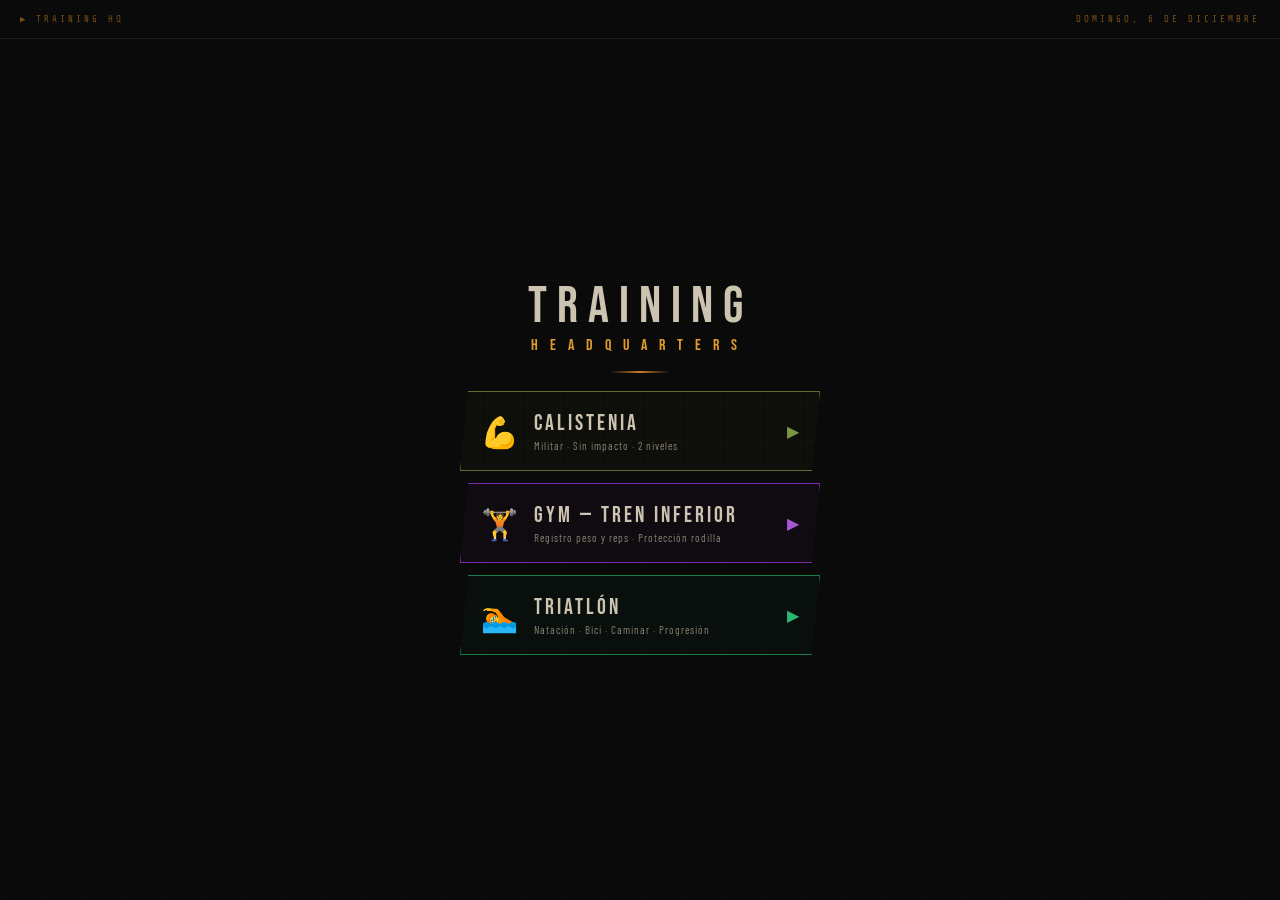
==== index.html @ b7e8d254 "add index" ====
<!DOCTYPE html>
<html lang="es">
<head>
<meta charset="UTF-8">
<meta name="viewport" content="width=device-width, initial-scale=1.0, user-scalable=no">
<meta name="theme-color" content="#0a0a0a">
<meta name="apple-mobile-web-app-capable" content="yes">
<meta name="mobile-web-app-capable" content="yes">
<title>TRAINING HQ</title>
<link href="https://fonts.googleapis.com/css2?family=Bebas+Neue&family=Share+Tech+Mono&family=Barlow+Condensed:wght@300;400;600;700&display=swap" rel="stylesheet">
<link rel="stylesheet" href="css/base.css">
<link rel="stylesheet" href="css/menu.css">
<link rel="stylesheet" href="css/calistenia.css">
<link rel="stylesheet" href="css/gym.css">
<link rel="stylesheet" href="css/triatlon.css">
</head>
<body>

<!-- COUNTDOWN -->
<div class="cd-ov" id="cdOv"><div class="cd-n" id="cdN">3</div><div class="cd-l">PREPÁRATE</div></div>

<!-- MODAL EJERCICIOS -->
<div class="modal" id="exModal">
  <div class="modal-hdr"><span class="modal-ttl">EJERCICIOS</span><button class="btn-x" onclick="closeModal()">✕</button></div>
  <div class="modal-body">
    <div class="modal-tabs">
      <button class="tab-btn active lv1" id="tab1" onclick="showModalLv(1)">NIVEL 1</button>
      <button class="tab-btn lv2" id="tab2" onclick="showModalLv(2)">NIVEL 2</button>
    </div>
    <div id="modalContent"></div>
  </div>
</div>

<!-- SCREENS -->
<div id="screen-container">
  <!-- Se cargan dinámicamente -->
</div>

<script src="js/utils.js"></script>
<script src="js/data.js"></script>
<script src="js/calistenia.js"></script>
<script src="js/gym.js"></script>
<script src="js/triatlon.js"></script>
<script src="js/app.js"></script>
</body>
</html>
---- css/base.css ----
/* ── BASE & VARIABLES ── */
*{margin:0;padding:0;box-sizing:border-box;-webkit-tap-highlight-color:transparent;user-select:none;}
:root{
  --bg:#0a0a0a;--bg2:#131313;--bg3:#1c1c1c;--bg4:#242424;
  --olive:#3d4f22;--olive2:#5a7032;--olive3:#7a9445;
  --amber:#c17f24;--amber2:#e09c2e;--amber3:#f5b942;
  --rest:#1a4a5c;--rest2:#2a7a9c;--rest3:#3aaecf;
  --gym:#4a1a6b;--gym2:#7a2aab;--gym3:#a855d4;
  --tri:#0a4a2a;--tri2:#1a7a4a;--tri3:#2ab870;
  --text:#ccc4b0;--text2:#8a8070;--text3:#4a4438;
  --l1:#2a6b3c;--l1b:#3a9b55;--l2:#7a4a0a;--l2b:#c07820;
  --skipl:#ff6030;--skipb:#c04010;
}
html,body{height:100%;overflow:hidden;background:var(--bg);font-family:'Barlow Condensed',sans-serif;color:var(--text);}

/* SCREENS */
.screen{display:none;flex-direction:column;height:100vh;overflow:hidden;}
.screen.active{display:flex;}

/* SHARED COMPONENTS */
.topbar{display:flex;justify-content:space-between;align-items:center;padding:10px 16px;border-bottom:1px solid var(--bg3);flex-shrink:0;}
.btn-back{font-family:'Share Tech Mono',monospace;font-size:10px;letter-spacing:2px;color:var(--text2);background:none;border:1px solid var(--bg3);padding:5px 10px;cursor:pointer;}
.btn-back:active{color:var(--text);}
.btn-sm{font-family:'Share Tech Mono',monospace;font-size:10px;letter-spacing:2px;color:var(--text3);background:none;border:1px solid var(--bg3);padding:5px 10px;cursor:pointer;}
.btn-sm:active{color:var(--text2);}
.scr-title{font-family:'Bebas Neue',sans-serif;font-size:18px;letter-spacing:4px;}
.scr-title.cali{color:var(--olive3);}
.scr-title.gym{color:var(--gym3);}
.scr-title.tri{color:var(--tri3);}
.divider{width:60px;height:2px;background:linear-gradient(90deg,transparent,var(--amber),transparent);margin:18px 0;}

/* COUNTDOWN */
.cd-ov{display:none;position:fixed;inset:0;background:rgba(0,0,0,0.92);z-index:400;flex-direction:column;align-items:center;justify-content:center;gap:12px;}
.cd-ov.on{display:flex;}
.cd-n{font-family:'Bebas Neue',sans-serif;font-size:150px;color:var(--amber3);line-height:1;animation:cdpop 1s ease-out;}
@keyframes cdpop{0%{transform:scale(1.5);opacity:0}40%{opacity:1}100%{transform:scale(1);opacity:1}}
.cd-l{font-family:'Share Tech Mono',monospace;font-size:11px;letter-spacing:6px;color:var(--text2);}

/* MODAL */
.modal{display:none;position:fixed;inset:0;background:rgba(0,0,0,0.9);z-index:500;flex-direction:column;}
.modal.on{display:flex;}
.modal-hdr{display:flex;justify-content:space-between;align-items:center;padding:14px 20px;border-bottom:1px solid var(--olive);background:var(--bg2);}
.modal-ttl{font-family:'Bebas Neue',sans-serif;font-size:22px;letter-spacing:4px;color:var(--amber2);}
.btn-x{font-size:20px;color:var(--text2);background:none;border:none;cursor:pointer;padding:4px 8px;}
.modal-body{flex:1;overflow-y:auto;padding:20px;-webkit-overflow-scrolling:touch;}
.modal-tabs{display:flex;gap:8px;margin-bottom:18px;}
.tab-btn{flex:1;font-family:'Bebas Neue',sans-serif;font-size:15px;letter-spacing:2px;padding:9px;border:1px solid var(--bg3);background:var(--bg3);color:var(--text2);cursor:pointer;}
.tab-btn.active.lv1{border-color:var(--l1b);color:var(--l1b);background:rgba(42,107,60,0.15);}
.tab-btn.active.lv2{border-color:var(--l2b);color:var(--l2b);background:rgba(122,74,10,0.15);}
.hw-ex{margin-bottom:20px;border-left:2px solid var(--olive);padding-left:14px;}
.hw-num{font-family:'Share Tech Mono',monospace;font-size:9px;letter-spacing:2px;color:var(--amber);margin-bottom:4px;}
.hw-name{font-family:'Bebas Neue',sans-serif;font-size:19px;letter-spacing:2px;color:var(--text);margin-bottom:5px;}
.hw-how{font-size:13px;line-height:1.7;color:var(--text2);font-weight:300;}
.hw-feel{margin-top:5px;font-size:11px;color:var(--olive3);letter-spacing:1px;}
---- css/menu.css ----
/* ── MENU ── */
#menu{background:var(--bg);position:relative;overflow:hidden;}
.menu-grid{position:absolute;inset:0;background-image:linear-gradient(rgba(61,79,34,0.06) 1px,transparent 1px),linear-gradient(90deg,rgba(61,79,34,0.06) 1px,transparent 1px);background-size:40px 40px;}
.menu-top{position:relative;z-index:2;display:flex;justify-content:space-between;align-items:center;padding:14px 20px;border-bottom:1px solid rgba(61,79,34,0.3);}
.menu-tag{font-family:'Share Tech Mono',monospace;font-size:9px;letter-spacing:3px;color:var(--amber);opacity:0.6;}
.menu-body{flex:1;display:flex;flex-direction:column;align-items:center;justify-content:center;position:relative;z-index:2;padding:20px;gap:0;}
.app-title{font-family:'Bebas Neue',sans-serif;font-size:52px;letter-spacing:10px;line-height:0.9;text-align:center;color:var(--text);}
.app-title span{display:block;font-size:16px;letter-spacing:12px;color:var(--amber2);margin-top:8px;}
.menu-modules{width:100%;max-width:360px;display:flex;flex-direction:column;gap:12px;}
.mod-card{border:1px solid;padding:18px 20px;cursor:pointer;display:flex;align-items:center;gap:16px;transition:all 0.2s;clip-path:polygon(8px 0%,100% 0%,calc(100% - 8px) 100%,0% 100%);}
.mod-card:active{transform:scale(0.98);}
.mod-card.cali{border-color:var(--olive2);background:rgba(61,79,34,0.08);}
.mod-card.gym{border-color:var(--gym2);background:rgba(74,26,107,0.08);}
.mod-card.tri{border-color:var(--tri2);background:rgba(10,74,42,0.08);}
.mod-icon{font-size:30px;line-height:1;flex-shrink:0;}
.mod-info{flex:1;}
.mod-name{font-family:'Bebas Neue',sans-serif;font-size:22px;letter-spacing:3px;color:var(--text);}
.mod-desc{font-size:11px;letter-spacing:1px;color:var(--text2);margin-top:2px;}
.mod-arr{font-size:16px;}
.mod-card.cali .mod-arr{color:var(--olive3);}
.mod-card.gym .mod-arr{color:var(--gym3);}
.mod-card.tri .mod-arr{color:var(--tri3);}
---- css/calistenia.css ----
/* ── CALISTENIA HOME ── */
#cali{background:var(--bg);}
.cali-body{flex:1;display:flex;flex-direction:column;align-items:center;justify-content:center;padding:16px 20px;overflow-y:auto;}
.lv-selector{width:100%;max-width:340px;display:flex;flex-direction:column;gap:10px;margin-bottom:20px;}
.lv-card{border:1px solid;padding:14px 18px;cursor:pointer;display:flex;align-items:center;justify-content:space-between;transition:all 0.2s;clip-path:polygon(6px 0%,100% 0%,calc(100% - 6px) 100%,0% 100%);}
.lv-card:active{transform:scale(0.98);}
.lv-card.selected{border-width:2px;}
.lv-card.lv1{border-color:var(--l1);background:rgba(42,107,60,0.08);}
.lv-card.lv1.selected{border-color:var(--l1b);background:rgba(42,107,60,0.18);}
.lv-card.lv2{border-color:var(--l2);background:rgba(122,74,10,0.08);}
.lv-card.lv2.selected{border-color:var(--l2b);background:rgba(122,74,10,0.18);}
.lv-badge{font-family:'Share Tech Mono',monospace;font-size:9px;letter-spacing:2px;padding:3px 8px;border:1px solid;}
.lv1 .lv-badge{color:var(--l1b);border-color:var(--l1);}
.lv2 .lv-badge{color:var(--l2b);border-color:var(--l2);}
.lv-info{flex:1;padding:0 12px;}
.lv-name{font-family:'Bebas Neue',sans-serif;font-size:19px;letter-spacing:2px;color:var(--text);}
.lv-desc{font-size:11px;color:var(--text2);letter-spacing:1px;margin-top:2px;}
.lv-stats .lsv{font-family:'Bebas Neue',sans-serif;font-size:24px;color:var(--amber2);text-align:right;}
.lv-stats .lsl{font-size:9px;letter-spacing:1px;color:var(--text3);text-align:right;}
.btn-start{background:var(--olive);border:2px solid var(--olive3);color:var(--amber3);font-family:'Bebas Neue',sans-serif;font-size:26px;letter-spacing:6px;padding:16px 56px;cursor:pointer;clip-path:polygon(8px 0%,100% 0%,calc(100% - 8px) 100%,0% 100%);transition:all 0.15s;}
.btn-start:active{transform:scale(0.97);}

/* ── WORKOUT ── */
#workout{background:var(--bg);position:relative;overflow:hidden;}
.ph-bg{position:absolute;inset:0;opacity:0;transition:opacity 0.4s;pointer-events:none;}
.ph-bg.exercise{background:radial-gradient(ellipse at 50% 40%,rgba(61,79,34,0.14) 0%,transparent 70%);}
.ph-bg.rest{background:radial-gradient(ellipse at 50% 40%,rgba(26,74,92,0.2) 0%,transparent 70%);}
.ph-bg.on{opacity:1;}
.prog-track{height:3px;background:var(--bg3);flex-shrink:0;}
.prog-fill{height:100%;background:linear-gradient(90deg,var(--olive2),var(--amber2));transition:width 0.5s ease;}
.w-main{flex:1;display:flex;flex-direction:column;align-items:center;justify-content:space-between;padding:10px 16px 10px;position:relative;z-index:2;}
.ph-tag{font-family:'Share Tech Mono',monospace;font-size:11px;letter-spacing:5px;padding:4px 16px;border:1px solid;transition:all 0.3s;}
.ph-tag.exercise{color:var(--olive3);border-color:var(--olive3);background:rgba(61,79,34,0.15);}
.ph-tag.rest{color:var(--rest3);border-color:var(--rest2);background:rgba(26,74,92,0.18);}
.ex-nm{text-align:center;padding:0 8px;}
.ex-nm h2{font-family:'Bebas Neue',sans-serif;font-size:clamp(22px,6vw,40px);letter-spacing:2px;line-height:1.05;color:var(--text);}
.side-tag{font-family:'Bebas Neue',sans-serif;font-size:12px;letter-spacing:4px;padding:2px 10px;margin-top:3px;background:rgba(193,127,36,0.15);border:1px solid var(--amber);color:var(--amber2);display:none;}
.side-tag.on{display:inline-block;}
.ring-row{display:flex;align-items:center;justify-content:center;gap:10px;width:100%;}
.btn-pause{display:flex;flex-direction:column;align-items:center;justify-content:center;width:72px;height:80px;cursor:pointer;border:1px solid var(--bg3);background:var(--bg2);gap:5px;transition:all 0.15s;flex-shrink:0;}
.btn-pause:active{background:var(--bg3);transform:scale(0.95);}
.bp-icon{font-size:26px;line-height:1;}
.bp-lbl{font-family:'Share Tech Mono',monospace;font-size:8px;letter-spacing:1px;color:var(--text2);}
.btn-skip{display:flex;flex-direction:column;align-items:center;justify-content:center;width:72px;height:80px;cursor:pointer;border:1px solid var(--skipb);background:rgba(92,42,10,0.3);gap:5px;transition:all 0.15s;flex-shrink:0;}
.btn-skip:active{background:rgba(92,42,10,0.6);transform:scale(0.95);}
.bs-icon{font-size:26px;line-height:1;color:var(--skipl);}
.bs-lbl{font-family:'Share Tech Mono',monospace;font-size:8px;letter-spacing:1px;color:var(--skipb);}
.ring-wrap{position:relative;width:158px;height:158px;flex-shrink:0;}
.ring-wrap svg{transform:rotate(-90deg);position:absolute;inset:0;}
.rng-bg{fill:none;stroke:var(--bg3);stroke-width:7;}
.rng-fill{fill:none;stroke-width:7;stroke-linecap:butt;transition:stroke-dashoffset 0.9s linear,stroke 0.3s;}
.rng-fill.exercise{stroke:var(--olive3);}
.rng-fill.rest{stroke:var(--rest3);}
.t-inner{position:absolute;inset:0;display:flex;flex-direction:column;align-items:center;justify-content:center;}
.t-num{font-family:'Bebas Neue',sans-serif;font-size:66px;line-height:1;transition:color 0.3s;}
.t-num.exercise{color:var(--amber3);}
.t-num.rest{color:var(--rest3);}
.t-num.urgent{color:#c0392b;animation:urg 0.45s infinite alternate;}
@keyframes urg{from{opacity:1}to{opacity:0.5}}
.t-unit{font-family:'Share Tech Mono',monospace;font-size:9px;letter-spacing:4px;color:var(--text3);margin-top:-4px;}
.nxt-panel{background:rgba(193,127,36,0.08);border:1px solid rgba(193,127,36,0.25);padding:8px 14px;width:100%;max-width:300px;text-align:center;}
.nxt-panel .np-lbl{font-family:'Share Tech Mono',monospace;font-size:8px;letter-spacing:3px;color:var(--text3);margin-bottom:3px;}
.nxt-panel .np-nxt{font-family:'Bebas Neue',sans-serif;font-size:17px;letter-spacing:2px;color:var(--amber2);line-height:1.1;}
.nxt-panel .np-side{font-size:10px;letter-spacing:2px;color:var(--olive3);margin-top:2px;min-height:13px;}
.nxt-panel .np-paused{font-family:'Share Tech Mono',monospace;font-size:9px;letter-spacing:3px;color:var(--rest3);margin-top:3px;display:none;}
.nxt-panel .np-paused.on{display:block;}
.dots-row{display:flex;gap:5px;flex-wrap:wrap;justify-content:center;max-width:280px;}
.dot{width:9px;height:9px;border-radius:1px;background:var(--bg3);border:1px solid var(--bg3);transition:all 0.3s;}
.dot.done{background:var(--olive3);border-color:var(--olive3);}
.dot.curr{background:var(--amber2);border-color:var(--amber3);box-shadow:0 0 6px var(--amber3);}
.ex-ctr{font-family:'Bebas Neue',sans-serif;font-size:17px;letter-spacing:3px;color:var(--text2);}
.ex-ctr span{color:var(--amber2);}
.lv-ind{font-family:'Share Tech Mono',monospace;font-size:9px;letter-spacing:2px;padding:4px 8px;border:1px solid;}
.lv-ind.lv1{color:var(--l1b);border-color:var(--l1);}
.lv-ind.lv2{color:var(--l2b);border-color:var(--l2);}

/* ── DONE ── */
#done{background:var(--bg);align-items:center;justify-content:center;gap:14px;padding:40px 24px;text-align:center;}
.done-ico{font-size:60px;}
.done-ttl{font-family:'Bebas Neue',sans-serif;font-size:56px;letter-spacing:6px;color:var(--amber3);line-height:1;}
.done-sub{font-size:14px;letter-spacing:3px;color:var(--text2);text-transform:uppercase;}
.done-stats{display:flex;gap:48px;margin:6px 0;}
.done-stat .v{font-family:'Bebas Neue',sans-serif;font-size:42px;color:var(--olive3);}
.done-stat .l{font-size:10px;letter-spacing:2px;color:var(--text3);}
.btn-again{background:var(--olive);border:2px solid var(--olive3);color:var(--amber3);font-family:'Bebas Neue',sans-serif;font-size:22px;letter-spacing:5px;padding:14px 44px;cursor:pointer;clip-path:polygon(8px 0%,100% 0%,calc(100% - 8px) 100%,0% 100%);}
.btn-again:active{transform:scale(0.97);}
---- css/gym.css ----
/* ── GYM ── */
#gym{background:var(--bg);}
.gym-body{flex:1;overflow-y:auto;padding:14px;-webkit-overflow-scrolling:touch;}
.gym-date{font-family:'Share Tech Mono',monospace;font-size:10px;letter-spacing:3px;color:var(--text3);text-align:center;margin-bottom:12px;}
.sec-hdr{font-family:'Share Tech Mono',monospace;font-size:9px;letter-spacing:3px;color:var(--gym3);border-bottom:1px solid var(--gym);padding-bottom:6px;margin-bottom:12px;margin-top:16px;}
.gym-ex{background:var(--bg2);border:1px solid var(--bg3);padding:12px 14px;margin-bottom:10px;}
.gym-ex-nm{font-family:'Bebas Neue',sans-serif;font-size:18px;letter-spacing:2px;color:var(--text);margin-bottom:4px;}
.gym-ex-desc{font-size:11px;color:var(--text3);margin-bottom:10px;}
.s-row{display:flex;gap:8px;margin-bottom:6px;align-items:center;}
.s-lbl{font-family:'Share Tech Mono',monospace;font-size:9px;color:var(--text3);width:28px;flex-shrink:0;}
.g-inp{background:var(--bg3);border:1px solid var(--bg4);color:var(--amber3);font-family:'Bebas Neue',sans-serif;font-size:20px;text-align:center;padding:6px 4px;flex:1;outline:none;-webkit-appearance:none;border-radius:0;}
.g-inp:focus{border-color:var(--gym2);}
.g-inp-lbl{font-size:9px;letter-spacing:1px;color:var(--text3);text-align:center;margin-top:2px;}
.inp-grp{display:flex;flex-direction:column;flex:1;}
.inp-sep{font-family:'Share Tech Mono',monospace;color:var(--text3);font-size:14px;padding:0 2px;margin-top:4px;}
.btn-add{font-family:'Share Tech Mono',monospace;font-size:9px;letter-spacing:2px;color:var(--gym3);background:none;border:1px dashed var(--gym);padding:5px 10px;cursor:pointer;width:100%;margin-top:4px;}
.btn-add:active{background:rgba(74,26,107,0.1);}
.g-notes{width:100%;background:var(--bg3);border:1px solid var(--bg4);color:var(--text2);font-family:'Barlow Condensed',sans-serif;font-size:14px;padding:8px 10px;outline:none;resize:none;margin-top:6px;border-radius:0;}
.g-notes:focus{border-color:var(--gym2);}
.btn-save-gym{background:var(--gym);border:2px solid var(--gym3);color:#e0c0ff;font-family:'Bebas Neue',sans-serif;font-size:22px;letter-spacing:4px;padding:14px;cursor:pointer;width:100%;margin-top:16px;clip-path:polygon(6px 0%,100% 0%,calc(100% - 6px) 100%,0% 100%);}
.btn-save-gym:active{transform:scale(0.98);}
.save-ok{font-family:'Share Tech Mono',monospace;font-size:10px;letter-spacing:3px;color:var(--gym3);text-align:center;margin-top:8px;display:none;}
.save-ok.on{display:block;}
---- css/triatlon.css ----
/* ── TRIATLÓN ── */
#tri{background:var(--bg);}
.tri-body{flex:1;overflow-y:auto;padding:14px;-webkit-overflow-scrolling:touch;}
.tri-date{font-family:'Share Tech Mono',monospace;font-size:10px;letter-spacing:3px;color:var(--text3);text-align:center;margin-bottom:12px;}
.disc-sel{display:flex;gap:8px;margin-bottom:14px;}
.disc-btn{flex:1;display:flex;flex-direction:column;align-items:center;padding:12px 6px;border:1px solid var(--bg3);background:var(--bg2);cursor:pointer;transition:all 0.2s;gap:4px;}
.disc-btn:active{transform:scale(0.97);}
.disc-btn.active.sw{border-color:var(--rest2);background:rgba(26,74,92,0.2);}
.disc-btn.active.bk{border-color:var(--amber2);background:rgba(193,127,36,0.12);}
.disc-btn.active.wk{border-color:var(--tri3);background:rgba(10,74,42,0.15);}
.disc-ico{font-size:26px;}
.disc-nm{font-family:'Bebas Neue',sans-serif;font-size:13px;letter-spacing:2px;color:var(--text2);}
.disc-btn.active .disc-nm{color:var(--text);}
.tri-sug{background:rgba(10,74,42,0.1);border:1px solid var(--tri);padding:10px 14px;margin-bottom:14px;display:none;}
.tri-sug.on{display:block;}
.tri-sug-lbl{font-family:'Share Tech Mono',monospace;font-size:8px;letter-spacing:3px;color:var(--tri3);margin-bottom:4px;}
.tri-sug-txt{font-size:13px;color:var(--text);line-height:1.5;}
.tri-form{display:none;}
.tri-form.active{display:block;}
.tri-sec{font-family:'Share Tech Mono',monospace;font-size:9px;letter-spacing:3px;color:var(--tri3);border-bottom:1px solid var(--tri);padding-bottom:6px;margin-bottom:12px;}
.tri-fld{margin-bottom:12px;}
.tri-fld-lbl{font-family:'Share Tech Mono',monospace;font-size:9px;letter-spacing:2px;color:var(--text3);margin-bottom:5px;display:block;}
.tri-inp{background:var(--bg3);border:1px solid var(--bg4);color:var(--amber3);font-family:'Bebas Neue',sans-serif;font-size:24px;text-align:center;padding:8px;width:100%;outline:none;-webkit-appearance:none;border-radius:0;}
.tri-inp:focus{border-color:var(--tri2);}
.tri-inp.sm{font-size:18px;padding:6px;}
.feel-row{display:flex;gap:6px;}
.feel-btn{flex:1;padding:10px 4px;border:1px solid var(--bg3);background:var(--bg2);font-family:'Bebas Neue',sans-serif;font-size:18px;color:var(--text2);cursor:pointer;text-align:center;transition:all 0.15s;}
.feel-btn:active{transform:scale(0.95);}
.feel-btn.sel{border-color:var(--tri3);background:rgba(10,74,42,0.2);color:var(--tri3);}
.ter-row{display:flex;gap:6px;}
.ter-btn{flex:1;padding:8px 4px;border:1px solid var(--bg3);background:var(--bg2);font-family:'Bebas Neue',sans-serif;font-size:13px;letter-spacing:1px;color:var(--text2);cursor:pointer;text-align:center;transition:all 0.15s;}
.ter-btn.sel{border-color:var(--amber2);background:rgba(193,127,36,0.15);color:var(--amber2);}
.mol-row{display:flex;gap:6px;}
.mol-btn{flex:1;padding:10px;border:1px solid var(--bg3);background:var(--bg2);font-family:'Bebas Neue',sans-serif;font-size:14px;color:var(--text2);cursor:pointer;text-align:center;transition:all 0.15s;}
.mol-btn.sel-no{border-color:var(--tri3);background:rgba(10,74,42,0.2);color:var(--tri3);}
.mol-btn.sel-yes{border-color:#c0392b;background:rgba(139,26,26,0.2);color:#c0392b;}
.btn-save-tri{background:var(--tri);border:2px solid var(--tri3);color:#a0ffcc;font-family:'Bebas Neue',sans-serif;font-size:22px;letter-spacing:4px;padding:14px;cursor:pointer;width:100%;margin-top:14px;clip-path:polygon(6px 0%,100% 0%,calc(100% - 6px) 100%,0% 100%);}
.btn-save-tri:active{transform:scale(0.98);}
.tri-ok{font-family:'Share Tech Mono',monospace;font-size:10px;letter-spacing:3px;color:var(--tri3);text-align:center;margin-top:8px;display:none;}
.tri-ok.on{display:block;}
.hist-btn{font-family:'Share Tech Mono',monospace;font-size:10px;letter-spacing:2px;color:var(--text3);background:none;border:1px solid var(--bg3);padding:7px 14px;cursor:pointer;width:100%;text-align:center;margin-top:12px;}
.hist-btn:active{color:var(--text2);}
.hist-panel{display:none;margin-top:10px;}
.hist-panel.on{display:block;}
.hist-item{background:var(--bg2);border:1px solid var(--bg3);padding:10px 12px;margin-bottom:8px;}
.hist-date{font-family:'Share Tech Mono',monospace;font-size:9px;letter-spacing:2px;color:var(--text3);margin-bottom:4px;}
.hist-disc{font-family:'Bebas Neue',sans-serif;font-size:15px;letter-spacing:2px;color:var(--text);}
.hist-detail{font-size:12px;color:var(--text2);margin-top:2px;}
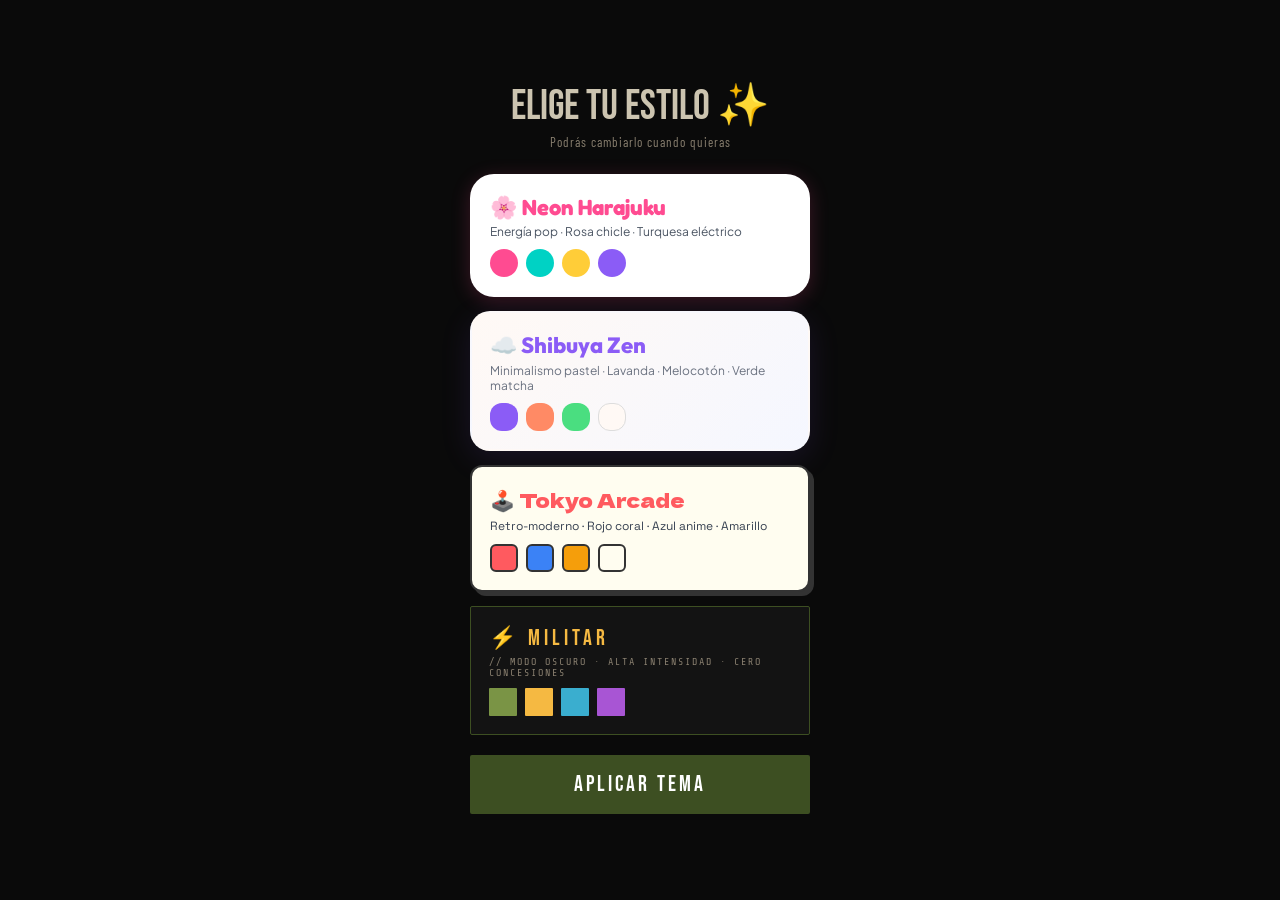
==== commit 6ea2e67b: "iconos y tecnica clave" ====
--- a/index.html
+++ b/index.html
@@ -7,14 +7,91 @@
 <meta name="apple-mobile-web-app-capable" content="yes">
 <meta name="mobile-web-app-capable" content="yes">
 <title>TRAINING HQ</title>
-<link href="https://fonts.googleapis.com/css2?family=Bebas+Neue&family=Share+Tech+Mono&family=Barlow+Condensed:wght@300;400;600;700&display=swap" rel="stylesheet">
+<link href="https://fonts.googleapis.com/css2?family=Fredoka:wght@400;600;700&family=Outfit:wght@300;400;600;700;800&family=Plus+Jakarta+Sans:wght@300;400;600;700&family=Dela+Gothic+One&family=Space+Grotesk:wght@400;600;700&family=Bebas+Neue&family=Share+Tech+Mono&family=Barlow+Condensed:wght@300;400;600;700&display=swap" rel="stylesheet">
 <link rel="stylesheet" href="css/base.css">
 <link rel="stylesheet" href="css/menu.css">
 <link rel="stylesheet" href="css/calistenia.css">
 <link rel="stylesheet" href="css/gym.css">
 <link rel="stylesheet" href="css/triatlon.css">
+<style>
+/* Icon styles */
+.mod-icon svg { width:40px; height:40px; display:block; }
+.ex-icon { display:flex; align-items:center; justify-content:center; margin-bottom:6px; }
+.ex-icon svg { width:52px; height:52px; }
+.disc-icon svg { width:32px; height:32px; }
+</style>
 </head>
 <body>
+
+<!-- SVG SPRITE - inline para máxima compatibilidad -->
+<svg xmlns="http://www.w3.org/2000/svg" style="display:none;" id="svgSprite">
+<defs>
+<!-- ══ HARAJUKU ══ -->
+<symbol id="icon-calistenia" viewBox="0 0 48 48"><g stroke="#1A1A2E" stroke-width="3" stroke-linecap="round" stroke-linejoin="round" fill="none"><circle cx="36" cy="14" r="5" fill="#FF4B91"/><path d="M10 34 L22 34 L34 24 L26 18 Z" fill="#00D2C4"/><path d="M14 34 L10 38"/><path d="M28 21 L30 30 L34 30"/></g><circle cx="35" cy="13" r="1" fill="#1A1A2E"/></symbol>
+<symbol id="icon-gym" viewBox="0 0 48 48"><g stroke="#1A1A2E" stroke-width="3" stroke-linecap="round" stroke-linejoin="round" fill="none"><path d="M10 24 L38 24" stroke-width="4"/><rect x="6" y="14" width="6" height="20" rx="3" fill="#FFCD38"/><rect x="36" y="14" width="6" height="20" rx="3" fill="#FFCD38"/><rect x="12" y="11" width="4" height="26" rx="2" fill="#FF4B91"/><rect x="32" y="11" width="4" height="26" rx="2" fill="#FF4B91"/></g></symbol>
+<symbol id="icon-tri" viewBox="0 0 48 48"><g stroke="#1A1A2E" stroke-width="3" stroke-linecap="round" stroke-linejoin="round" fill="none"><path d="M6 36 C 12 33, 18 39, 24 36 C 30 33, 36 39, 42 36" stroke="#00D2C4"/><circle cx="28" cy="14" r="5" fill="#FFCD38"/><path d="M10 26 C16 24, 22 20, 28 22 L34 24"/><path d="M26 19 L20 12 L12 14"/></g></symbol>
+<symbol id="icon-flexiones" viewBox="0 0 48 48"><g stroke="#1A1A2E" stroke-width="3" stroke-linecap="round" stroke-linejoin="round" fill="none"><circle cx="38" cy="16" r="5" fill="#FF4B91"/><path d="M8 32 L34 22 Z" stroke="#00D2C4" stroke-width="6"/><path d="M32 23 L32 36"/><path d="M12 31 L10 36"/></g></symbol>
+<symbol id="icon-plancha" viewBox="0 0 48 48"><g stroke="#1A1A2E" stroke-width="3" stroke-linecap="round" stroke-linejoin="round" fill="none"><circle cx="38" cy="20" r="5" fill="#FFCD38"/><path d="M8 32 L34 26 Z" stroke="#FF4B91" stroke-width="6"/><path d="M30 27 L30 34 L34 34"/><path d="M10 32 L8 35"/></g></symbol>
+<symbol id="icon-sentadilla" viewBox="0 0 48 48"><g stroke="#1A1A2E" stroke-width="3" stroke-linecap="round" stroke-linejoin="round" fill="none"><circle cx="20" cy="12" r="5" fill="#00D2C4"/><path d="M20 17 L22 26 L12 28 L8 38"/><path d="M22 26 L30 24 L38 24"/></g></symbol>
+<symbol id="icon-zancada" viewBox="0 0 48 48"><g stroke="#1A1A2E" stroke-width="3" stroke-linecap="round" stroke-linejoin="round" fill="none"><circle cx="24" cy="11" r="5" fill="#FF4B91"/><path d="M24 16 L24 26 L34 28 L32 38"/><path d="M24 26 L14 28 L16 38"/></g></symbol>
+<symbol id="icon-puente" viewBox="0 0 48 48"><g stroke="#1A1A2E" stroke-width="3" stroke-linecap="round" stroke-linejoin="round" fill="none"><circle cx="10" cy="32" r="5" fill="#FFCD38"/><path d="M12 34 C16 22, 28 22, 34 30 L40 38" stroke="#00D2C4" stroke-width="5"/></g></symbol>
+<symbol id="icon-marcha" viewBox="0 0 48 48"><g stroke="#1A1A2E" stroke-width="3" stroke-linecap="round" stroke-linejoin="round" fill="none"><circle cx="24" cy="11" r="5" fill="#FF4B91"/><path d="M24 16 L26 26 L36 28"/><path d="M26 26 L16 30 L18 38"/><path d="M24 18 L16 16 L12 22"/></g></symbol>
+<symbol id="icon-boxing" viewBox="0 0 48 48"><g stroke="#1A1A2E" stroke-width="3" stroke-linecap="round" stroke-linejoin="round" fill="none"><circle cx="18" cy="13" r="5" fill="#00D2C4"/><path d="M16 18 L20 28 L14 38"/><path d="M20 28 L26 38"/><path d="M18 20 L32 18 L38 18"/><circle cx="38" cy="18" r="4" fill="#FF4B91"/></g></symbol>
+<symbol id="icon-rodillas" viewBox="0 0 48 48"><g stroke="#1A1A2E" stroke-width="3" stroke-linecap="round" stroke-linejoin="round" fill="none"><circle cx="22" cy="10" r="5" fill="#FFCD38"/><path d="M22 15 L22 25 L32 24 L34 16"/><path d="M22 25 L18 38"/></g></symbol>
+<symbol id="icon-skaters" viewBox="0 0 48 48"><g stroke="#1A1A2E" stroke-width="3" stroke-linecap="round" stroke-linejoin="round" fill="none"><circle cx="28" cy="12" r="5" fill="#FF4B91"/><path d="M28 17 L22 24 L12 22"/><path d="M22 24 L32 34 L38 32"/></g></symbol>
+<symbol id="icon-natacion" viewBox="0 0 48 48"><g stroke="#1A1A2E" stroke-width="3" stroke-linecap="round" stroke-linejoin="round" fill="none"><path d="M6 34 C 12 31, 18 37, 24 34 C 30 31, 36 37, 42 34" stroke="#00D2C4"/><path d="M6 26 C 12 23, 18 29, 24 26 C 30 23, 36 29, 42 26" stroke="#00D2C4"/><circle cx="22" cy="15" r="5" fill="#FFCD38"/><path d="M12 20 C18 16, 26 18, 32 14 L38 8"/></g></symbol>
+<symbol id="icon-bici" viewBox="0 0 48 48"><g stroke="#1A1A2E" stroke-width="3" stroke-linecap="round" stroke-linejoin="round" fill="none"><circle cx="14" cy="32" r="6" fill="#00D2C4"/><circle cx="34" cy="32" r="6" fill="#00D2C4"/><path d="M14 32 L22 24 L32 24 L34 32"/><path d="M22 24 L26 14 L34 14"/><circle cx="26" cy="10" r="4" fill="#FF4B91"/></g></symbol>
+<symbol id="icon-caminar" viewBox="0 0 48 48"><g stroke="#1A1A2E" stroke-width="3" stroke-linecap="round" stroke-linejoin="round" fill="none"><circle cx="24" cy="12" r="5" fill="#FFCD38"/><path d="M24 17 L24 27 L20 38"/><path d="M24 27 L30 38"/><path d="M22 19 L16 24"/><path d="M26 19 L32 22"/></g></symbol>
+<!-- ══ ZEN ══ -->
+<symbol id="icon-calistenia-zen" viewBox="0 0 48 48"><path d="M8 40V12C8 9.79 9.79 8 12 8H36C38.21 8 40 9.79 40 12V40" stroke="#2D3142" stroke-width="2" stroke-linecap="round" stroke-linejoin="round" fill="none"/><circle cx="18" cy="24" r="4" stroke="#8B5CF6" stroke-width="2" fill="none"/><circle cx="30" cy="24" r="4" stroke="#FF8A65" stroke-width="2" fill="none"/><path d="M18 8V20M30 8V20" stroke="#2D3142" stroke-width="2" stroke-linecap="round"/></symbol>
+<symbol id="icon-gym-zen" viewBox="0 0 48 48"><path d="M10 24H38" stroke="#2D3142" stroke-width="2" stroke-linecap="round"/><rect x="6" y="16" width="4" height="16" rx="2" fill="#8B5CF6" stroke="#2D3142" stroke-width="2"/><rect x="38" y="16" width="4" height="16" rx="2" fill="#8B5CF6" stroke="#2D3142" stroke-width="2"/><rect x="10" y="12" width="2" height="24" rx="1" fill="#4ADE80"/><rect x="36" y="12" width="2" height="24" rx="1" fill="#4ADE80"/></symbol>
+<symbol id="icon-tri-zen" viewBox="0 0 48 48"><path d="M10 34C14 34 16 31 20 31C24 31 26 34 30 34C34 34 36 31 38 31" stroke="#4ADE80" stroke-width="2" stroke-linecap="round" fill="none"/><circle cx="16" cy="18" r="5" stroke="#8B5CF6" stroke-width="2" fill="none"/><circle cx="32" cy="18" r="5" stroke="#8B5CF6" stroke-width="2" fill="none"/><path d="M12 24H36" stroke="#FF8A65" stroke-width="2" stroke-linecap="round"/></symbol>
+<symbol id="icon-flexiones-zen" viewBox="0 0 48 48"><circle cx="36" cy="16" r="3" fill="#FF8A65"/><path d="M10 34L33 20" stroke="#2D3142" stroke-width="2" stroke-linecap="round"/><path d="M28 23L31 34" stroke="#8B5CF6" stroke-width="2" stroke-linecap="round"/><path d="M12 34H36" stroke="#4ADE80" stroke-width="2" stroke-linecap="round"/></symbol>
+<symbol id="icon-plancha-zen" viewBox="0 0 48 48"><circle cx="12" cy="20" r="3" fill="#8B5CF6"/><path d="M11 23H37" stroke="#2D3142" stroke-width="2" stroke-linecap="round"/><path d="M14 23L12 30M32 23L34 30" stroke="#FF8A65" stroke-width="2" stroke-linecap="round"/><path d="M8 30H40" stroke="#4ADE80" stroke-width="2" stroke-linecap="round"/></symbol>
+<symbol id="icon-sentadilla-zen" viewBox="0 0 48 48"><circle cx="20" cy="12" r="3" fill="#4ADE80"/><path d="M20 15V22L13 27L15 36" stroke="#2D3142" stroke-width="2" stroke-linecap="round" fill="none"/><path d="M13 27H25" stroke="#8B5CF6" stroke-width="2" stroke-linecap="round"/><path d="M10 36H30" stroke="#FF8A65" stroke-width="2" stroke-linecap="round"/></symbol>
+<symbol id="icon-zancada-zen" viewBox="0 0 48 48"><circle cx="24" cy="12" r="3" fill="#FF8A65"/><path d="M24 15V24L34 26L31 36" stroke="#2D3142" stroke-width="2" stroke-linecap="round" fill="none"/><path d="M24 24L16 28L18 36" stroke="#8B5CF6" stroke-width="2" stroke-linecap="round" fill="none"/><path d="M12 36H36" stroke="#4ADE80" stroke-width="2" stroke-linecap="round"/></symbol>
+<symbol id="icon-puente-zen" viewBox="0 0 48 48"><circle cx="36" cy="31" r="3" fill="#8B5CF6"/><path d="M12 34C12 20 20 16 30 22L36 31" stroke="#2D3142" stroke-width="2" stroke-linecap="round" fill="none"/><path d="M16 34V25" stroke="#FF8A65" stroke-width="2" stroke-linecap="round"/><path d="M8 34H40" stroke="#4ADE80" stroke-width="2" stroke-linecap="round"/></symbol>
+<symbol id="icon-marcha-zen" viewBox="0 0 48 48"><circle cx="26" cy="11" r="3" fill="#4ADE80"/><path d="M24 14C22 18 20 22 23 26C25 29 22 33 20 37" stroke="#2D3142" stroke-width="2" stroke-linecap="round" fill="none"/><path d="M23 26L30 30L27 37" stroke="#8B5CF6" stroke-width="2" stroke-linecap="round" fill="none"/><path d="M16 16L22 20M24 20L31 17" stroke="#FF8A65" stroke-width="2" stroke-linecap="round"/></symbol>
+<symbol id="icon-boxing-zen" viewBox="0 0 48 48"><rect x="18" y="28" width="12" height="8" rx="3" fill="#4ADE80" stroke="#2D3142" stroke-width="2"/><path d="M16 22C16 16 20 12 26 12C31 12 34 15 34 20C34 25 30 28 26 28H18" stroke="#2D3142" stroke-width="2" stroke-linecap="round" fill="none"/><path d="M22 12V20" stroke="#8B5CF6" stroke-width="2" stroke-linecap="round"/></symbol>
+<symbol id="icon-rodillas-zen" viewBox="0 0 48 48"><circle cx="22" cy="11" r="3" fill="#8B5CF6"/><path d="M22 14V24H32" stroke="#2D3142" stroke-width="2" stroke-linecap="round" fill="none"/><path d="M22 24V37" stroke="#FF8A65" stroke-width="2" stroke-linecap="round"/><path d="M15 18L20 22" stroke="#4ADE80" stroke-width="2" stroke-linecap="round"/></symbol>
+<symbol id="icon-skaters-zen" viewBox="0 0 48 48"><circle cx="28" cy="12" r="3" fill="#FF8A65"/><path d="M28 15L18 22L24 30L16 36" stroke="#2D3142" stroke-width="2" stroke-linecap="round" fill="none"/><path d="M18 22L12 18" stroke="#4ADE80" stroke-width="2" stroke-linecap="round"/><path d="M12 36H36" stroke="#8B5CF6" stroke-width="2" stroke-linecap="round"/></symbol>
+<symbol id="icon-natacion-zen" viewBox="0 0 48 48"><path d="M10 20C14 18 16 22 20 20C24 18 26 22 30 20C34 18 36 22 40 20" stroke="#8B5CF6" stroke-width="2" stroke-linecap="round" fill="none"/><path d="M8 28C12 26 14 30 18 28C22 26 24 30 28 28C32 26 34 30 38 28" stroke="#4ADE80" stroke-width="2" stroke-linecap="round" fill="none"/><circle cx="28" cy="9" r="2" fill="#FF8A65"/></symbol>
+<symbol id="icon-bici-zen" viewBox="0 0 48 48"><circle cx="15" cy="30" r="6" stroke="#2D3142" stroke-width="2" fill="none"/><circle cx="33" cy="30" r="6" stroke="#2D3142" stroke-width="2" fill="none"/><path d="M15 30L22 20H31L33 30" stroke="#8B5CF6" stroke-width="2" stroke-linecap="round" fill="none"/><path d="M22 20L20 15H17" stroke="#FF8A65" stroke-width="2" stroke-linecap="round"/><circle cx="25" cy="25" r="2" fill="#4ADE80"/></symbol>
+<symbol id="icon-caminar-zen" viewBox="0 0 48 48"><circle cx="25" cy="12" r="3" fill="#4ADE80"/><path d="M23 15C24 19 25 22 22 27L16 36" stroke="#2D3142" stroke-width="2" stroke-linecap="round" fill="none"/><path d="M22 27L28 36" stroke="#8B5CF6" stroke-width="2" stroke-linecap="round"/><path d="M18 18L24 21" stroke="#FF8A65" stroke-width="2" stroke-linecap="round"/></symbol>
+<!-- ══ ARCADE ══ -->
+<symbol id="icon-calistenia-arcade" viewBox="0 0 48 48"><rect x="2" y="2" width="44" height="44" rx="4" fill="none" stroke="#111111" stroke-width="3.5"/><path d="M12 12h24v24H12z" fill="#3B82F6"/><path d="M12 12h24v4H12zm0 8h24v4H12zm0 8h24v4H12z" fill="#111111"/></symbol>
+<symbol id="icon-gym-arcade" viewBox="0 0 48 48"><rect x="2" y="2" width="44" height="44" rx="4" fill="none" stroke="#111111" stroke-width="3.5"/><path d="M10 10h6v28h-6zM32 10h6v28h-6z" fill="#FF5A5F"/><rect x="16" y="20" width="16" height="8" rx="2" fill="#111111"/></symbol>
+<symbol id="icon-tri-arcade" viewBox="0 0 48 48"><rect x="2" y="2" width="44" height="44" rx="4" fill="none" stroke="#111111" stroke-width="3.5"/><circle cx="16" cy="24" r="8" fill="#F59E0B"/><rect x="26" y="16" width="12" height="16" fill="#3B82F6"/></symbol>
+<symbol id="icon-flexiones-arcade" viewBox="0 0 48 48"><rect x="2" y="2" width="44" height="44" rx="4" fill="none" stroke="#111111" stroke-width="3.5"/><path d="M10 32v6a2 2 0 0 0 2 2h24a2 2 0 0 0 2-2v-6H10z" fill="#3B82F6"/><circle cx="24" cy="20" r="6" fill="#FF5A5F"/></symbol>
+<symbol id="icon-plancha-arcade" viewBox="0 0 48 48"><rect x="2" y="2" width="44" height="44" rx="4" fill="none" stroke="#111111" stroke-width="3.5"/><path d="M8 20h32v8H8z" fill="#F59E0B"/><path d="M8 32v6a2 2 0 0 0 2 2h24a2 2 0 0 0 2-2v-6H8z" fill="#111111"/></symbol>
+<symbol id="icon-sentadilla-arcade" viewBox="0 0 48 48"><rect x="2" y="2" width="44" height="44" rx="4" fill="none" stroke="#111111" stroke-width="3.5"/><circle cx="24" cy="18" r="6" fill="#FF5A5F"/><path d="M14 30v10h6V30h-6zM28 30v10h6V30h-6z" fill="#3B82F6"/></symbol>
+<symbol id="icon-zancada-arcade" viewBox="0 0 48 48"><rect x="2" y="2" width="44" height="44" rx="4" fill="none" stroke="#111111" stroke-width="3.5"/><circle cx="16" cy="18" r="6" fill="#F59E0B"/><path d="M10 28v12h6V28h-6zM26 32v8h6V32h-6z" fill="#3B82F6"/></symbol>
+<symbol id="icon-puente-arcade" viewBox="0 0 48 48"><rect x="2" y="2" width="44" height="44" rx="4" fill="none" stroke="#111111" stroke-width="3.5"/><circle cx="12" cy="36" r="6" fill="#FF5A5F"/><path d="M18 16h22v12H18z" fill="#F59E0B"/></symbol>
+<symbol id="icon-marcha-arcade" viewBox="0 0 48 48"><rect x="2" y="2" width="44" height="44" rx="4" fill="none" stroke="#111111" stroke-width="3.5"/><circle cx="24" cy="12" r="6" fill="#FF5A5F"/><path d="M18 20v20h6V20h-6zM28 24v16h6V24h-6z" fill="#3B82F6"/></symbol>
+<symbol id="icon-boxing-arcade" viewBox="0 0 48 48"><rect x="2" y="2" width="44" height="44" rx="4" fill="none" stroke="#111111" stroke-width="3.5"/><circle cx="16" cy="20" r="6" fill="#F59E0B"/><rect x="26" y="14" width="12" height="20" rx="2" fill="#FF5A5F"/></symbol>
+<symbol id="icon-rodillas-arcade" viewBox="0 0 48 48"><rect x="2" y="2" width="44" height="44" rx="4" fill="none" stroke="#111111" stroke-width="3.5"/><circle cx="24" cy="16" r="6" fill="#FF5A5F"/><path d="M16 28l-6 10 6 2 6-12h-6zM32 28l6 10-6 2-6-12h6z" fill="#F59E0B"/></symbol>
+<symbol id="icon-skaters-arcade" viewBox="0 0 48 48"><rect x="2" y="2" width="44" height="44" rx="4" fill="none" stroke="#111111" stroke-width="3.5"/><circle cx="12" cy="18" r="6" fill="#3B82F6"/><path d="M22 24l10 16 6-2-10-14h-6z" fill="#F59E0B"/></symbol>
+<symbol id="icon-natacion-arcade" viewBox="0 0 48 48"><rect x="2" y="2" width="44" height="44" rx="4" fill="none" stroke="#111111" stroke-width="3.5"/><path d="M8 20h32v8H8z" fill="#3B82F6"/><circle cx="24" cy="14" r="6" fill="#FF5A5F"/></symbol>
+<symbol id="icon-bici-arcade" viewBox="0 0 48 48"><rect x="2" y="2" width="44" height="44" rx="4" fill="none" stroke="#111111" stroke-width="3.5"/><circle cx="14" cy="34" r="8" fill="#F59E0B"/><circle cx="34" cy="34" r="8" fill="#F59E0B"/><path d="M24 10v16M14 16h20" fill="none" stroke="#FF5A5F" stroke-width="3.5"/></symbol>
+<symbol id="icon-caminar-arcade" viewBox="0 0 48 48"><rect x="2" y="2" width="44" height="44" rx="4" fill="none" stroke="#111111" stroke-width="3.5"/><circle cx="24" cy="12" r="6" fill="#FF5A5F"/><path d="M18 20v20h6V20h-6zM28 20v20h6V20h-6z" fill="#F59E0B"/></symbol>
+<!-- ══ MILITAR ══ -->
+<symbol id="icon-calistenia-militar" viewBox="0 0 48 48"><rect x="4" y="4" width="40" height="40" fill="#1c1c1c" stroke="#7a9445" stroke-width="2.5" stroke-linejoin="miter"/><path d="M12 14h24M12 24h24M12 34h24" stroke="#7a9445" stroke-width="2.5" stroke-linecap="square"/><path d="M16 10v28M32 10v28" stroke="#3aaecf" stroke-width="2.5" stroke-linecap="square"/></symbol>
+<symbol id="icon-gym-militar" viewBox="0 0 48 48"><path d="M6 24h36" stroke="#f5b942" stroke-width="2.5" stroke-linecap="square"/><path d="M12 14h4v20h-4zM6 18h4v12H6zm26-4h4v20h-4zm6 4h4v12h-4z" fill="#1c1c1c" stroke="#7a9445" stroke-width="2.5" stroke-linejoin="miter"/></symbol>
+<symbol id="icon-tri-militar" viewBox="0 0 48 48"><path d="M24 6L40 38H8Z" fill="#1c1c1c" stroke="#f5b942" stroke-width="2.5" stroke-linejoin="miter"/><path d="M20 20h8v12h-8z" fill="#1c1c1c" stroke="#3aaecf" stroke-width="2.5" stroke-linejoin="miter"/></symbol>
+<symbol id="icon-flexiones-militar" viewBox="0 0 48 48"><path d="M6 34h36M12 34l6-12h16l4 12" stroke="#7a9445" stroke-width="2.5" stroke-linecap="square" stroke-linejoin="miter" fill="none"/><path d="M34 14h4v4h-4z" fill="#1c1c1c" stroke="#f5b942" stroke-width="2.5" stroke-linejoin="miter"/></symbol>
+<symbol id="icon-plancha-militar" viewBox="0 0 48 48"><path d="M6 36h36" stroke="#7a9445" stroke-width="2.5" stroke-linecap="square"/><path d="M8 26h28l2 6H12z" fill="#1c1c1c" stroke="#3aaecf" stroke-width="2.5" stroke-linejoin="miter"/><path d="M34 18h4v4h-4z" fill="#1c1c1c" stroke="#f5b942" stroke-width="2.5" stroke-linejoin="miter"/></symbol>
+<symbol id="icon-sentadilla-militar" viewBox="0 0 48 48"><path d="M22 8h4v4h-4zm-4 10h12v8H18zm-4 14h6v10h-6zm14 0h6v10h-6z" fill="#1c1c1c" stroke="#7a9445" stroke-width="2.5" stroke-linejoin="miter"/><path d="M10 18h4v4h-4zm24 0h4v4h-4z" fill="#1c1c1c" stroke="#f5b942" stroke-width="2.5" stroke-linejoin="miter"/></symbol>
+<symbol id="icon-zancada-militar" viewBox="0 0 48 48"><path d="M20 8h4v4h-4z" fill="#1c1c1c" stroke="#7a9445" stroke-width="2.5" stroke-linejoin="miter"/><path d="M16 16l8 4v8l10 12M24 28l-8 6v8" stroke="#3aaecf" stroke-width="2.5" stroke-linecap="square" stroke-linejoin="miter" fill="none"/></symbol>
+<symbol id="icon-puente-militar" viewBox="0 0 48 48"><path d="M6 38h36" stroke="#7a9445" stroke-width="2.5" stroke-linecap="square"/><path d="M10 38l8-16h16l4 16" stroke="#f5b942" stroke-width="2.5" stroke-linecap="square" stroke-linejoin="miter" fill="none"/><path d="M8 30h4v4H8z" fill="#1c1c1c" stroke="#3aaecf" stroke-width="2.5" stroke-linejoin="miter"/></symbol>
+<symbol id="icon-marcha-militar" viewBox="0 0 48 48"><path d="M22 6h4v4h-4zm-2 10h8v12h-8z" fill="#1c1c1c" stroke="#7a9445" stroke-width="2.5" stroke-linejoin="miter"/><path d="M18 28v14M28 28l6 8v6" stroke="#3aaecf" stroke-width="2.5" stroke-linecap="square" stroke-linejoin="miter"/><path d="M14 18l4 4M32 16l-4 6" stroke="#f5b942" stroke-width="2.5" stroke-linecap="square"/></symbol>
+<symbol id="icon-boxing-militar" viewBox="0 0 48 48"><path d="M12 16h10v20H12zm14 0h10v20H26z" fill="#1c1c1c" stroke="#7a9445" stroke-width="2.5" stroke-linejoin="miter"/><path d="M14 20h6v4h-6zm14 0h6v4h-6z" fill="#1c1c1c" stroke="#f5b942" stroke-width="2.5" stroke-linejoin="miter"/></symbol>
+<symbol id="icon-rodillas-militar" viewBox="0 0 48 48"><path d="M22 6h4v4h-4z" fill="#1c1c1c" stroke="#7a9445" stroke-width="2.5" stroke-linejoin="miter"/><path d="M24 14v12l-10 6v8M24 22l10-4v10l4 8" stroke="#3aaecf" stroke-width="2.5" stroke-linecap="square" stroke-linejoin="miter" fill="none"/></symbol>
+<symbol id="icon-skaters-militar" viewBox="0 0 48 48"><path d="M20 8h4v4h-4z" fill="#1c1c1c" stroke="#7a9445" stroke-width="2.5" stroke-linejoin="miter"/><path d="M24 16l-10 8v6l-4 10M24 16l12 10v12" stroke="#f5b942" stroke-width="2.5" stroke-linecap="square" stroke-linejoin="miter" fill="none"/></symbol>
+<symbol id="icon-natacion-militar" viewBox="0 0 48 48"><path d="M6 22l6-4 6 4 6-4 6 4 6-4 6 4M6 32l6-4 6 4 6-4 6 4 6-4 6 4" stroke="#3aaecf" stroke-width="2.5" stroke-linecap="square" stroke-linejoin="miter" fill="none"/><path d="M22 8h4v4h-4z" fill="#1c1c1c" stroke="#7a9445" stroke-width="2.5" stroke-linejoin="miter"/></symbol>
+<symbol id="icon-bici-militar" viewBox="0 0 48 48"><rect x="8" y="30" width="10" height="10" fill="#1c1c1c" stroke="#7a9445" stroke-width="2.5" stroke-linejoin="miter"/><rect x="30" y="30" width="10" height="10" fill="#1c1c1c" stroke="#7a9445" stroke-width="2.5" stroke-linejoin="miter"/><path d="M13 35l8-14h12l5 7M21 21l4-8h6" stroke="#f5b942" stroke-width="2.5" stroke-linecap="square" stroke-linejoin="miter" fill="none"/></symbol>
+<symbol id="icon-caminar-militar" viewBox="0 0 48 48"><path d="M20 6h4v4h-4zm-2 10h8v12h-8z" fill="#1c1c1c" stroke="#7a9445" stroke-width="2.5" stroke-linejoin="miter"/><path d="M20 28l-4 14M26 28l6 14" stroke="#3aaecf" stroke-width="2.5" stroke-linecap="square" stroke-linejoin="miter"/></symbol>
+</defs>
+</svg>
 
 <!-- COUNTDOWN -->
 <div class="cd-ov" id="cdOv"><div class="cd-n" id="cdN">3</div><div class="cd-l">PREPÁRATE</div></div>
@@ -31,10 +108,7 @@
   </div>
 </div>
 
-<!-- SCREENS -->
-<div id="screen-container">
-  <!-- Se cargan dinámicamente -->
-</div>
+<div id="screen-container"></div>
 
 <script src="js/utils.js"></script>
 <script src="js/data.js"></script>
--- a/css/base.css
+++ b/css/base.css
@@ -1,54 +1,166 @@
-/* ── BASE & VARIABLES ── */
+/* ── BASE & THEMES ── */
+@import url('https://fonts.googleapis.com/css2?family=Fredoka:wght@400;600;700&family=Outfit:wght@300;400;600;700;800&family=Plus+Jakarta+Sans:wght@300;400;600;700&family=Satoshi:wght@400;700;900&family=Dela+Gothic+One&family=Space+Grotesk:wght@400;600;700&family=Bebas+Neue&family=Share+Tech+Mono&family=Barlow+Condensed:wght@300;400;600;700&display=swap');
+
 *{margin:0;padding:0;box-sizing:border-box;-webkit-tap-highlight-color:transparent;user-select:none;}
-:root{
+
+/* ══ TEMA: MILITAR (por defecto) ══ */
+:root {
   --bg:#0a0a0a;--bg2:#131313;--bg3:#1c1c1c;--bg4:#242424;
-  --olive:#3d4f22;--olive2:#5a7032;--olive3:#7a9445;
-  --amber:#c17f24;--amber2:#e09c2e;--amber3:#f5b942;
-  --rest:#1a4a5c;--rest2:#2a7a9c;--rest3:#3aaecf;
+  --accent1:#3d4f22;--accent1b:#5a7032;--accent1c:#7a9445;
+  --accent2:#c17f24;--accent2b:#e09c2e;--accent2c:#f5b942;
+  --accent3:#1a4a5c;--accent3b:#2a7a9c;--accent3c:#3aaecf;
   --gym:#4a1a6b;--gym2:#7a2aab;--gym3:#a855d4;
   --tri:#0a4a2a;--tri2:#1a7a4a;--tri3:#2ab870;
   --text:#ccc4b0;--text2:#8a8070;--text3:#4a4438;
   --l1:#2a6b3c;--l1b:#3a9b55;--l2:#7a4a0a;--l2b:#c07820;
   --skipl:#ff6030;--skipb:#c04010;
+  --radius:2px;
+  --font-title:'Bebas Neue',sans-serif;
+  --font-body:'Barlow Condensed',sans-serif;
+  --font-mono:'Share Tech Mono',monospace;
+  --shadow:none;
+  --card-border:1px solid var(--bg3);
 }
-html,body{height:100%;overflow:hidden;background:var(--bg);font-family:'Barlow Condensed',sans-serif;color:var(--text);}
 
-/* SCREENS */
+/* ══ TEMA: NEON HARAJUKU ══ */
+[data-theme="harajuku"] {
+  --bg:#FFFFFF;--bg2:#F3F4F6;--bg3:#E8EAED;--bg4:#D1D5DB;
+  --accent1:#FF4B91;--accent1b:#e0357a;--accent1c:#ff80b4;
+  --accent2:#FF4B91;--accent2b:#e0357a;--accent2c:#ff80b4;
+  --accent3:#00D2C4;--accent3b:#00a89c;--accent3c:#00f0e0;
+  --gym:#8B5CF6;--gym2:#7c3aed;--gym3:#a78bfa;
+  --tri:#00D2C4;--tri2:#00a89c;--tri3:#00f0e0;
+  --text:#1A1A2E;--text2:#4B5563;--text3:#9CA3AF;
+  --l1:#FF4B91;--l1b:#e0357a;--l2:#00D2C4;--l2b:#00a89c;
+  --skipl:#FFCD38;--skipb:#e6b800;
+  --radius:24px;
+  --font-title:'Fredoka',sans-serif;
+  --font-body:'Plus Jakarta Sans',sans-serif;
+  --font-mono:'Plus Jakarta Sans',sans-serif;
+  --shadow:0 4px 20px rgba(255,75,145,0.15);
+  --card-border:none;
+}
+
+/* ══ TEMA: SHIBUYA ZEN ══ */
+[data-theme="zen"] {
+  --bg:#FFF9F5;--bg2:rgba(255,255,255,0.85);--bg3:#F0EBF8;--bg4:#E5E7EB;
+  --accent1:#8B5CF6;--accent1b:#7c3aed;--accent1c:#a78bfa;
+  --accent2:#FF8A65;--accent2b:#e57c58;--accent2c:#ffb399;
+  --accent3:#4ADE80;--accent3b:#22c55e;--accent3c:#86efac;
+  --gym:#8B5CF6;--gym2:#7c3aed;--gym3:#a78bfa;
+  --tri:#4ADE80;--tri2:#22c55e;--tri3:#86efac;
+  --text:#2D3142;--text2:#6B7280;--text3:#9CA3AF;
+  --l1:#8B5CF6;--l1b:#7c3aed;--l2:#FF8A65;--l2b:#e57c58;
+  --skipl:#4ADE80;--skipb:#22c55e;
+  --radius:20px;
+  --font-title:'Outfit',sans-serif;
+  --font-body:'Plus Jakarta Sans',sans-serif;
+  --font-mono:'Plus Jakarta Sans',sans-serif;
+  --shadow:0 8px 32px rgba(139,92,246,0.12);
+  --card-border:1px solid rgba(139,92,246,0.15);
+}
+
+/* ══ TEMA: TOKYO ARCADE ══ */
+[data-theme="arcade"] {
+  --bg:#FFFDF0;--bg2:#FFFFFF;--bg3:#F3F4F6;--bg4:#E5E7EB;
+  --accent1:#FF5A5F;--accent1b:#e04449;--accent1c:#ff8a8e;
+  --accent2:#F59E0B;--accent2b:#d97706;--accent2c:#fbbf24;
+  --accent3:#3B82F6;--accent3b:#2563eb;--accent3c:#93c5fd;
+  --gym:#3B82F6;--gym2:#2563eb;--gym3:#93c5fd;
+  --tri:#10B981;--tri2:#059669;--tri3:#6ee7b7;
+  --text:#111111;--text2:#374151;--text3:#9CA3AF;
+  --l1:#FF5A5F;--l1b:#e04449;--l2:#3B82F6;--l2b:#2563eb;
+  --skipl:#F59E0B;--skipb:#d97706;
+  --radius:12px;
+  --font-title:'Dela Gothic One',sans-serif;
+  --font-body:'Space Grotesk',sans-serif;
+  --font-mono:'Space Grotesk',sans-serif;
+  --shadow:4px 4px 0px #333333;
+  --card-border:2px solid #333333;
+}
+
+/* ── BASE STYLES ── */
+html,body{height:100%;overflow:hidden;background:var(--bg);font-family:var(--font-body);color:var(--text);transition:background 0.3s,color 0.3s;}
+
 .screen{display:none;flex-direction:column;height:100vh;overflow:hidden;}
 .screen.active{display:flex;}
 
-/* SHARED COMPONENTS */
-.topbar{display:flex;justify-content:space-between;align-items:center;padding:10px 16px;border-bottom:1px solid var(--bg3);flex-shrink:0;}
-.btn-back{font-family:'Share Tech Mono',monospace;font-size:10px;letter-spacing:2px;color:var(--text2);background:none;border:1px solid var(--bg3);padding:5px 10px;cursor:pointer;}
+.topbar{display:flex;justify-content:space-between;align-items:center;padding:10px 16px;border-bottom:var(--card-border);flex-shrink:0;background:var(--bg2);}
+.btn-back{font-family:var(--font-mono);font-size:10px;letter-spacing:2px;color:var(--text2);background:none;border:1px solid var(--bg3);padding:5px 10px;cursor:pointer;border-radius:var(--radius);}
 .btn-back:active{color:var(--text);}
-.btn-sm{font-family:'Share Tech Mono',monospace;font-size:10px;letter-spacing:2px;color:var(--text3);background:none;border:1px solid var(--bg3);padding:5px 10px;cursor:pointer;}
+.btn-sm{font-family:var(--font-mono);font-size:10px;letter-spacing:2px;color:var(--text3);background:none;border:1px solid var(--bg3);padding:5px 10px;cursor:pointer;border-radius:var(--radius);}
 .btn-sm:active{color:var(--text2);}
-.scr-title{font-family:'Bebas Neue',sans-serif;font-size:18px;letter-spacing:4px;}
-.scr-title.cali{color:var(--olive3);}
+.scr-title{font-family:var(--font-title);font-size:18px;letter-spacing:2px;}
+.scr-title.cali{color:var(--accent1c);}
 .scr-title.gym{color:var(--gym3);}
 .scr-title.tri{color:var(--tri3);}
-.divider{width:60px;height:2px;background:linear-gradient(90deg,transparent,var(--amber),transparent);margin:18px 0;}
+.divider{width:60px;height:2px;background:linear-gradient(90deg,transparent,var(--accent2),transparent);margin:18px 0;}
 
 /* COUNTDOWN */
-.cd-ov{display:none;position:fixed;inset:0;background:rgba(0,0,0,0.92);z-index:400;flex-direction:column;align-items:center;justify-content:center;gap:12px;}
+.cd-ov{display:none;position:fixed;inset:0;background:rgba(0,0,0,0.85);z-index:400;flex-direction:column;align-items:center;justify-content:center;gap:12px;}
 .cd-ov.on{display:flex;}
-.cd-n{font-family:'Bebas Neue',sans-serif;font-size:150px;color:var(--amber3);line-height:1;animation:cdpop 1s ease-out;}
+.cd-n{font-family:var(--font-title);font-size:150px;color:var(--accent2c);line-height:1;animation:cdpop 1s ease-out;}
 @keyframes cdpop{0%{transform:scale(1.5);opacity:0}40%{opacity:1}100%{transform:scale(1);opacity:1}}
-.cd-l{font-family:'Share Tech Mono',monospace;font-size:11px;letter-spacing:6px;color:var(--text2);}
+.cd-l{font-family:var(--font-mono);font-size:11px;letter-spacing:6px;color:var(--text2);}
 
 /* MODAL */
-.modal{display:none;position:fixed;inset:0;background:rgba(0,0,0,0.9);z-index:500;flex-direction:column;}
+.modal{display:none;position:fixed;inset:0;background:rgba(0,0,0,0.85);z-index:500;flex-direction:column;}
 .modal.on{display:flex;}
-.modal-hdr{display:flex;justify-content:space-between;align-items:center;padding:14px 20px;border-bottom:1px solid var(--olive);background:var(--bg2);}
-.modal-ttl{font-family:'Bebas Neue',sans-serif;font-size:22px;letter-spacing:4px;color:var(--amber2);}
+.modal-hdr{display:flex;justify-content:space-between;align-items:center;padding:14px 20px;border-bottom:var(--card-border);background:var(--bg2);}
+.modal-ttl{font-family:var(--font-title);font-size:22px;letter-spacing:2px;color:var(--accent1);}
 .btn-x{font-size:20px;color:var(--text2);background:none;border:none;cursor:pointer;padding:4px 8px;}
-.modal-body{flex:1;overflow-y:auto;padding:20px;-webkit-overflow-scrolling:touch;}
+.modal-body{flex:1;overflow-y:auto;padding:20px;-webkit-overflow-scrolling:touch;background:var(--bg);}
 .modal-tabs{display:flex;gap:8px;margin-bottom:18px;}
-.tab-btn{flex:1;font-family:'Bebas Neue',sans-serif;font-size:15px;letter-spacing:2px;padding:9px;border:1px solid var(--bg3);background:var(--bg3);color:var(--text2);cursor:pointer;}
-.tab-btn.active.lv1{border-color:var(--l1b);color:var(--l1b);background:rgba(42,107,60,0.15);}
-.tab-btn.active.lv2{border-color:var(--l2b);color:var(--l2b);background:rgba(122,74,10,0.15);}
-.hw-ex{margin-bottom:20px;border-left:2px solid var(--olive);padding-left:14px;}
-.hw-num{font-family:'Share Tech Mono',monospace;font-size:9px;letter-spacing:2px;color:var(--amber);margin-bottom:4px;}
-.hw-name{font-family:'Bebas Neue',sans-serif;font-size:19px;letter-spacing:2px;color:var(--text);margin-bottom:5px;}
+.tab-btn{flex:1;font-family:var(--font-title);font-size:15px;letter-spacing:2px;padding:9px;border:var(--card-border);background:var(--bg3);color:var(--text2);cursor:pointer;border-radius:var(--radius);}
+.tab-btn.active.lv1{border-color:var(--l1b);color:var(--l1b);background:var(--bg2);}
+.tab-btn.active.lv2{border-color:var(--l2b);color:var(--l2b);background:var(--bg2);}
+.hw-ex{margin-bottom:20px;border-left:3px solid var(--accent1);padding-left:14px;}
+.hw-num{font-family:var(--font-mono);font-size:9px;letter-spacing:2px;color:var(--accent2);margin-bottom:4px;}
+.hw-name{font-family:var(--font-title);font-size:19px;letter-spacing:1px;color:var(--text);margin-bottom:5px;}
 .hw-how{font-size:13px;line-height:1.7;color:var(--text2);font-weight:300;}
-.hw-feel{margin-top:5px;font-size:11px;color:var(--olive3);letter-spacing:1px;}
+.hw-feel{margin-top:5px;font-size:11px;color:var(--accent1c);letter-spacing:1px;}
+
+/* ── THEME PICKER SCREEN ── */
+#themePicker{background:var(--bg);align-items:center;justify-content:center;padding:24px 20px;gap:0;overflow-y:auto;}
+.tp-title{font-family:var(--font-title);font-size:42px;text-align:center;color:var(--text);line-height:1;margin-bottom:6px;}
+.tp-sub{font-size:13px;color:var(--text2);text-align:center;letter-spacing:1px;margin-bottom:24px;}
+.theme-cards{display:flex;flex-direction:column;gap:14px;width:100%;max-width:340px;}
+
+.theme-card{padding:18px;cursor:pointer;border:2px solid transparent;transition:all 0.2s;position:relative;overflow:hidden;}
+.theme-card:active{transform:scale(0.98);}
+
+/* Harajuku card */
+.theme-card.harajuku{background:#FFFFFF;border-radius:24px;box-shadow:0 4px 20px rgba(255,75,145,0.2);}
+.theme-card.harajuku .tc-name{font-family:'Fredoka',sans-serif;font-size:22px;font-weight:700;color:#FF4B91;}
+.theme-card.harajuku .tc-desc{font-family:'Plus Jakarta Sans',sans-serif;font-size:12px;color:#4B5563;margin-top:4px;}
+.theme-card.harajuku .tc-dots{display:flex;gap:8px;margin-top:10px;}
+.theme-card.harajuku .tc-dot{width:28px;height:28px;border-radius:50%;}
+
+/* Zen card */
+.theme-card.zen{background:linear-gradient(135deg,#FFF9F5,#F5F7FF);border-radius:20px;box-shadow:0 8px 32px rgba(139,92,246,0.12);}
+.theme-card.zen .tc-name{font-family:'Outfit',sans-serif;font-size:22px;font-weight:800;color:#8B5CF6;}
+.theme-card.zen .tc-desc{font-family:'Plus Jakarta Sans',sans-serif;font-size:12px;color:#6B7280;margin-top:4px;}
+.theme-card.zen .tc-dots{display:flex;gap:8px;margin-top:10px;}
+.theme-card.zen .tc-dot{width:28px;height:28px;border-radius:12px;}
+
+/* Arcade card */
+.theme-card.arcade{background:#FFFDF0;border-radius:12px;border:2px solid #333;box-shadow:4px 4px 0 #333;}
+.theme-card.arcade .tc-name{font-family:'Dela Gothic One',sans-serif;font-size:20px;color:#FF5A5F;}
+.theme-card.arcade .tc-desc{font-family:'Space Grotesk',sans-serif;font-size:12px;color:#374151;margin-top:4px;}
+.theme-card.arcade .tc-dots{display:flex;gap:8px;margin-top:10px;}
+.theme-card.arcade .tc-dot{width:28px;height:28px;border-radius:6px;border:2px solid #333;}
+
+/* Militar card */
+.theme-card.militar{background:#131313;border-radius:2px;border:1px solid #3d4f22;}
+.theme-card.militar .tc-name{font-family:'Bebas Neue',sans-serif;font-size:22px;letter-spacing:4px;color:#f5b942;}
+.theme-card.militar .tc-desc{font-family:'Share Tech Mono',monospace;font-size:10px;letter-spacing:2px;color:#8a8070;margin-top:4px;}
+.theme-card.militar .tc-dots{display:flex;gap:8px;margin-top:10px;}
+.theme-card.militar .tc-dot{width:28px;height:28px;border-radius:1px;}
+
+.theme-card.selected-theme{border-color:var(--accent1)!important;}
+
+.btn-apply{font-family:var(--font-title);font-size:22px;letter-spacing:3px;padding:16px 48px;cursor:pointer;width:100%;max-width:340px;margin-top:20px;border-radius:var(--radius);background:var(--accent1);color:#fff;border:none;box-shadow:var(--shadow);transition:all 0.15s;}
+.btn-apply:active{transform:scale(0.97);}
+
+/* Settings button in menu */
+.btn-settings{font-family:var(--font-mono);font-size:16px;color:var(--text3);background:none;border:none;cursor:pointer;padding:4px 8px;}
--- a/css/menu.css
+++ b/css/menu.css
@@ -1,22 +1,31 @@
 /* ── MENU ── */
 #menu{background:var(--bg);position:relative;overflow:hidden;}
-.menu-grid{position:absolute;inset:0;background-image:linear-gradient(rgba(61,79,34,0.06) 1px,transparent 1px),linear-gradient(90deg,rgba(61,79,34,0.06) 1px,transparent 1px);background-size:40px 40px;}
-.menu-top{position:relative;z-index:2;display:flex;justify-content:space-between;align-items:center;padding:14px 20px;border-bottom:1px solid rgba(61,79,34,0.3);}
-.menu-tag{font-family:'Share Tech Mono',monospace;font-size:9px;letter-spacing:3px;color:var(--amber);opacity:0.6;}
+.menu-grid{
+  position:absolute;inset:0;
+  background-image:linear-gradient(rgba(128,128,128,0.06) 1px,transparent 1px),linear-gradient(90deg,rgba(128,128,128,0.06) 1px,transparent 1px);
+  background-size:40px 40px;
+}
+.menu-top{position:relative;z-index:2;display:flex;justify-content:space-between;align-items:center;padding:14px 20px;border-bottom:var(--card-border);}
+.menu-tag{font-family:var(--font-mono);font-size:9px;letter-spacing:3px;color:var(--accent2);opacity:0.7;}
 .menu-body{flex:1;display:flex;flex-direction:column;align-items:center;justify-content:center;position:relative;z-index:2;padding:20px;gap:0;}
-.app-title{font-family:'Bebas Neue',sans-serif;font-size:52px;letter-spacing:10px;line-height:0.9;text-align:center;color:var(--text);}
-.app-title span{display:block;font-size:16px;letter-spacing:12px;color:var(--amber2);margin-top:8px;}
+.app-title{font-family:var(--font-title);font-size:52px;letter-spacing:6px;line-height:0.9;text-align:center;color:var(--text);}
+.app-title span{display:block;font-size:16px;letter-spacing:10px;color:var(--accent2);margin-top:8px;}
 .menu-modules{width:100%;max-width:360px;display:flex;flex-direction:column;gap:12px;}
-.mod-card{border:1px solid;padding:18px 20px;cursor:pointer;display:flex;align-items:center;gap:16px;transition:all 0.2s;clip-path:polygon(8px 0%,100% 0%,calc(100% - 8px) 100%,0% 100%);}
-.mod-card:active{transform:scale(0.98);}
-.mod-card.cali{border-color:var(--olive2);background:rgba(61,79,34,0.08);}
-.mod-card.gym{border-color:var(--gym2);background:rgba(74,26,107,0.08);}
-.mod-card.tri{border-color:var(--tri2);background:rgba(10,74,42,0.08);}
+
+.mod-card{
+  border:var(--card-border);
+  padding:18px 20px;cursor:pointer;display:flex;align-items:center;gap:16px;
+  transition:all 0.2s;border-radius:var(--radius);
+  background:var(--bg2);
+  box-shadow:var(--shadow);
+}
+.mod-card:active{transform:scale(0.98);opacity:0.9;}
 .mod-icon{font-size:30px;line-height:1;flex-shrink:0;}
 .mod-info{flex:1;}
-.mod-name{font-family:'Bebas Neue',sans-serif;font-size:22px;letter-spacing:3px;color:var(--text);}
-.mod-desc{font-size:11px;letter-spacing:1px;color:var(--text2);margin-top:2px;}
-.mod-arr{font-size:16px;}
-.mod-card.cali .mod-arr{color:var(--olive3);}
-.mod-card.gym .mod-arr{color:var(--gym3);}
-.mod-card.tri .mod-arr{color:var(--tri3);}
+.mod-name{font-family:var(--font-title);font-size:22px;letter-spacing:2px;color:var(--text);}
+.mod-desc{font-size:11px;letter-spacing:1px;color:var(--text2);margin-top:2px;font-family:var(--font-body);}
+.mod-arr{font-size:16px;color:var(--accent1);}
+
+.mod-card.cali{border-left:4px solid var(--accent1);}
+.mod-card.gym{border-left:4px solid var(--gym3);}
+.mod-card.tri{border-left:4px solid var(--tri3);}
--- a/css/calistenia.css
+++ b/css/calistenia.css
@@ -1,86 +1,145 @@
 /* ── CALISTENIA HOME ── */
 #cali{background:var(--bg);}
-.cali-body{flex:1;display:flex;flex-direction:column;align-items:center;justify-content:center;padding:16px 20px;overflow-y:auto;}
+.cali-body{flex:1;display:flex;flex-direction:column;align-items:center;justify-content:center;padding:16px 20px;overflow-y:auto;gap:0;}
+
 .lv-selector{width:100%;max-width:340px;display:flex;flex-direction:column;gap:10px;margin-bottom:20px;}
-.lv-card{border:1px solid;padding:14px 18px;cursor:pointer;display:flex;align-items:center;justify-content:space-between;transition:all 0.2s;clip-path:polygon(6px 0%,100% 0%,calc(100% - 6px) 100%,0% 100%);}
+.lv-card{
+  border:var(--card-border);padding:14px 18px;cursor:pointer;
+  display:flex;align-items:center;justify-content:space-between;
+  transition:all 0.2s;border-radius:var(--radius);
+  background:var(--bg2);box-shadow:var(--shadow);
+}
 .lv-card:active{transform:scale(0.98);}
-.lv-card.selected{border-width:2px;}
-.lv-card.lv1{border-color:var(--l1);background:rgba(42,107,60,0.08);}
-.lv-card.lv1.selected{border-color:var(--l1b);background:rgba(42,107,60,0.18);}
-.lv-card.lv2{border-color:var(--l2);background:rgba(122,74,10,0.08);}
-.lv-card.lv2.selected{border-color:var(--l2b);background:rgba(122,74,10,0.18);}
-.lv-badge{font-family:'Share Tech Mono',monospace;font-size:9px;letter-spacing:2px;padding:3px 8px;border:1px solid;}
-.lv1 .lv-badge{color:var(--l1b);border-color:var(--l1);}
-.lv2 .lv-badge{color:var(--l2b);border-color:var(--l2);}
+.lv-card.selected{border-color:var(--accent1);border-width:2px;}
+.lv-badge{font-family:var(--font-mono);font-size:9px;letter-spacing:2px;padding:3px 8px;border:1px solid var(--accent1);color:var(--accent1);border-radius:var(--radius);}
 .lv-info{flex:1;padding:0 12px;}
-.lv-name{font-family:'Bebas Neue',sans-serif;font-size:19px;letter-spacing:2px;color:var(--text);}
-.lv-desc{font-size:11px;color:var(--text2);letter-spacing:1px;margin-top:2px;}
-.lv-stats .lsv{font-family:'Bebas Neue',sans-serif;font-size:24px;color:var(--amber2);text-align:right;}
-.lv-stats .lsl{font-size:9px;letter-spacing:1px;color:var(--text3);text-align:right;}
-.btn-start{background:var(--olive);border:2px solid var(--olive3);color:var(--amber3);font-family:'Bebas Neue',sans-serif;font-size:26px;letter-spacing:6px;padding:16px 56px;cursor:pointer;clip-path:polygon(8px 0%,100% 0%,calc(100% - 8px) 100%,0% 100%);transition:all 0.15s;}
-.btn-start:active{transform:scale(0.97);}
+.lv-name{font-family:var(--font-title);font-size:19px;letter-spacing:1px;color:var(--text);}
+.lv-desc{font-size:11px;color:var(--text2);letter-spacing:1px;margin-top:2px;font-family:var(--font-body);}
+.lv-stats .lsv{font-family:var(--font-title);font-size:24px;color:var(--accent2);text-align:right;}
+.lv-stats .lsl{font-size:9px;letter-spacing:1px;color:var(--text3);text-align:right;font-family:var(--font-body);}
+
+.btn-start{
+  background:var(--accent1);color:#fff;
+  font-family:var(--font-title);font-size:26px;letter-spacing:4px;
+  padding:16px 56px;cursor:pointer;border:none;
+  border-radius:var(--radius);box-shadow:var(--shadow);
+  transition:all 0.15s;
+}
+.btn-start:active{transform:scale(0.97);opacity:0.9;}
 
 /* ── WORKOUT ── */
 #workout{background:var(--bg);position:relative;overflow:hidden;}
 .ph-bg{position:absolute;inset:0;opacity:0;transition:opacity 0.4s;pointer-events:none;}
-.ph-bg.exercise{background:radial-gradient(ellipse at 50% 40%,rgba(61,79,34,0.14) 0%,transparent 70%);}
-.ph-bg.rest{background:radial-gradient(ellipse at 50% 40%,rgba(26,74,92,0.2) 0%,transparent 70%);}
+.ph-bg.exercise{background:radial-gradient(ellipse at 50% 40%,rgba(128,200,128,0.1) 0%,transparent 70%);}
+.ph-bg.rest{background:radial-gradient(ellipse at 50% 40%,rgba(128,128,220,0.12) 0%,transparent 70%);}
 .ph-bg.on{opacity:1;}
-.prog-track{height:3px;background:var(--bg3);flex-shrink:0;}
-.prog-fill{height:100%;background:linear-gradient(90deg,var(--olive2),var(--amber2));transition:width 0.5s ease;}
-.w-main{flex:1;display:flex;flex-direction:column;align-items:center;justify-content:space-between;padding:10px 16px 10px;position:relative;z-index:2;}
-.ph-tag{font-family:'Share Tech Mono',monospace;font-size:11px;letter-spacing:5px;padding:4px 16px;border:1px solid;transition:all 0.3s;}
-.ph-tag.exercise{color:var(--olive3);border-color:var(--olive3);background:rgba(61,79,34,0.15);}
-.ph-tag.rest{color:var(--rest3);border-color:var(--rest2);background:rgba(26,74,92,0.18);}
+
+.prog-track{height:4px;background:var(--bg3);flex-shrink:0;}
+.prog-fill{height:100%;background:linear-gradient(90deg,var(--accent1),var(--accent2));transition:width 0.5s ease;}
+
+.w-main{flex:1;display:flex;flex-direction:column;align-items:center;justify-content:space-between;padding:10px 16px;position:relative;z-index:2;}
+
+.ph-tag{
+  font-family:var(--font-mono);font-size:11px;letter-spacing:4px;
+  padding:5px 18px;border:1px solid;transition:all 0.3s;border-radius:var(--radius);
+}
+.ph-tag.exercise{color:var(--accent1);border-color:var(--accent1);background:var(--bg2);}
+.ph-tag.rest{color:var(--accent3c);border-color:var(--accent3b);background:var(--bg2);}
+
 .ex-nm{text-align:center;padding:0 8px;}
-.ex-nm h2{font-family:'Bebas Neue',sans-serif;font-size:clamp(22px,6vw,40px);letter-spacing:2px;line-height:1.05;color:var(--text);}
-.side-tag{font-family:'Bebas Neue',sans-serif;font-size:12px;letter-spacing:4px;padding:2px 10px;margin-top:3px;background:rgba(193,127,36,0.15);border:1px solid var(--amber);color:var(--amber2);display:none;}
+.ex-nm h2{font-family:var(--font-title);font-size:clamp(22px,6vw,40px);letter-spacing:2px;line-height:1.05;color:var(--text);}
+
+.side-tag{
+  font-family:var(--font-title);font-size:12px;letter-spacing:3px;
+  padding:3px 12px;margin-top:4px;
+  background:var(--bg2);border:1px solid var(--accent2);
+  color:var(--accent2);display:none;border-radius:var(--radius);
+}
 .side-tag.on{display:inline-block;}
+
 .ring-row{display:flex;align-items:center;justify-content:center;gap:10px;width:100%;}
-.btn-pause{display:flex;flex-direction:column;align-items:center;justify-content:center;width:72px;height:80px;cursor:pointer;border:1px solid var(--bg3);background:var(--bg2);gap:5px;transition:all 0.15s;flex-shrink:0;}
-.btn-pause:active{background:var(--bg3);transform:scale(0.95);}
+
+.btn-pause{
+  display:flex;flex-direction:column;align-items:center;justify-content:center;
+  width:72px;height:80px;cursor:pointer;
+  border:var(--card-border);background:var(--bg2);
+  gap:5px;transition:all 0.15s;flex-shrink:0;
+  border-radius:var(--radius);box-shadow:var(--shadow);
+}
+.btn-pause:active{transform:scale(0.95);}
 .bp-icon{font-size:26px;line-height:1;}
-.bp-lbl{font-family:'Share Tech Mono',monospace;font-size:8px;letter-spacing:1px;color:var(--text2);}
-.btn-skip{display:flex;flex-direction:column;align-items:center;justify-content:center;width:72px;height:80px;cursor:pointer;border:1px solid var(--skipb);background:rgba(92,42,10,0.3);gap:5px;transition:all 0.15s;flex-shrink:0;}
-.btn-skip:active{background:rgba(92,42,10,0.6);transform:scale(0.95);}
+.bp-lbl{font-family:var(--font-mono);font-size:8px;letter-spacing:1px;color:var(--text2);}
+
+.btn-skip{
+  display:flex;flex-direction:column;align-items:center;justify-content:center;
+  width:72px;height:80px;cursor:pointer;
+  border:2px solid var(--skipl);background:var(--bg2);
+  gap:5px;transition:all 0.15s;flex-shrink:0;
+  border-radius:var(--radius);
+}
+.btn-skip:active{transform:scale(0.95);}
 .bs-icon{font-size:26px;line-height:1;color:var(--skipl);}
-.bs-lbl{font-family:'Share Tech Mono',monospace;font-size:8px;letter-spacing:1px;color:var(--skipb);}
+.bs-lbl{font-family:var(--font-mono);font-size:8px;letter-spacing:1px;color:var(--skipb);}
+
 .ring-wrap{position:relative;width:158px;height:158px;flex-shrink:0;}
 .ring-wrap svg{transform:rotate(-90deg);position:absolute;inset:0;}
 .rng-bg{fill:none;stroke:var(--bg3);stroke-width:7;}
-.rng-fill{fill:none;stroke-width:7;stroke-linecap:butt;transition:stroke-dashoffset 0.9s linear,stroke 0.3s;}
-.rng-fill.exercise{stroke:var(--olive3);}
-.rng-fill.rest{stroke:var(--rest3);}
+.rng-fill{fill:none;stroke-width:7;stroke-linecap:round;transition:stroke-dashoffset 0.9s linear,stroke 0.3s;}
+.rng-fill.exercise{stroke:var(--accent1);}
+.rng-fill.rest{stroke:var(--accent3c);}
 .t-inner{position:absolute;inset:0;display:flex;flex-direction:column;align-items:center;justify-content:center;}
-.t-num{font-family:'Bebas Neue',sans-serif;font-size:66px;line-height:1;transition:color 0.3s;}
-.t-num.exercise{color:var(--amber3);}
-.t-num.rest{color:var(--rest3);}
-.t-num.urgent{color:#c0392b;animation:urg 0.45s infinite alternate;}
+.t-num{font-family:var(--font-title);font-size:66px;line-height:1;transition:color 0.3s;}
+.t-num.exercise{color:var(--accent2);}
+.t-num.rest{color:var(--accent3c);}
+.t-num.urgent{color:#ef4444;animation:urg 0.45s infinite alternate;}
 @keyframes urg{from{opacity:1}to{opacity:0.5}}
-.t-unit{font-family:'Share Tech Mono',monospace;font-size:9px;letter-spacing:4px;color:var(--text3);margin-top:-4px;}
-.nxt-panel{background:rgba(193,127,36,0.08);border:1px solid rgba(193,127,36,0.25);padding:8px 14px;width:100%;max-width:300px;text-align:center;}
-.nxt-panel .np-lbl{font-family:'Share Tech Mono',monospace;font-size:8px;letter-spacing:3px;color:var(--text3);margin-bottom:3px;}
-.nxt-panel .np-nxt{font-family:'Bebas Neue',sans-serif;font-size:17px;letter-spacing:2px;color:var(--amber2);line-height:1.1;}
-.nxt-panel .np-side{font-size:10px;letter-spacing:2px;color:var(--olive3);margin-top:2px;min-height:13px;}
-.nxt-panel .np-paused{font-family:'Share Tech Mono',monospace;font-size:9px;letter-spacing:3px;color:var(--rest3);margin-top:3px;display:none;}
+.t-unit{font-family:var(--font-mono);font-size:9px;letter-spacing:4px;color:var(--text3);margin-top:-4px;}
+
+.nxt-panel{
+  background:var(--bg2);border:var(--card-border);
+  border-left:3px solid var(--accent2);
+  padding:8px 14px;width:100%;max-width:300px;text-align:center;
+  border-radius:var(--radius);
+}
+.nxt-panel .np-lbl{font-family:var(--font-mono);font-size:8px;letter-spacing:3px;color:var(--text3);margin-bottom:3px;}
+.nxt-panel .np-nxt{font-family:var(--font-title);font-size:17px;letter-spacing:1px;color:var(--accent2);line-height:1.1;}
+.nxt-panel .np-side{font-size:10px;letter-spacing:2px;color:var(--accent1);margin-top:2px;min-height:13px;font-family:var(--font-body);}
+.nxt-panel .np-paused{font-family:var(--font-mono);font-size:9px;letter-spacing:3px;color:var(--accent3c);margin-top:3px;display:none;}
 .nxt-panel .np-paused.on{display:block;}
+
 .dots-row{display:flex;gap:5px;flex-wrap:wrap;justify-content:center;max-width:280px;}
-.dot{width:9px;height:9px;border-radius:1px;background:var(--bg3);border:1px solid var(--bg3);transition:all 0.3s;}
-.dot.done{background:var(--olive3);border-color:var(--olive3);}
-.dot.curr{background:var(--amber2);border-color:var(--amber3);box-shadow:0 0 6px var(--amber3);}
-.ex-ctr{font-family:'Bebas Neue',sans-serif;font-size:17px;letter-spacing:3px;color:var(--text2);}
-.ex-ctr span{color:var(--amber2);}
-.lv-ind{font-family:'Share Tech Mono',monospace;font-size:9px;letter-spacing:2px;padding:4px 8px;border:1px solid;}
-.lv-ind.lv1{color:var(--l1b);border-color:var(--l1);}
-.lv-ind.lv2{color:var(--l2b);border-color:var(--l2);}
+.dot{width:9px;height:9px;border-radius:var(--radius);background:var(--bg3);border:1px solid var(--bg3);transition:all 0.3s;}
+.dot.done{background:var(--accent1);border-color:var(--accent1);}
+.dot.curr{background:var(--accent2);border-color:var(--accent2);box-shadow:0 0 6px var(--accent2);}
+
+.ex-ctr{font-family:var(--font-title);font-size:17px;letter-spacing:3px;color:var(--text2);}
+.ex-ctr span{color:var(--accent2);}
+.lv-ind{font-family:var(--font-mono);font-size:9px;letter-spacing:2px;padding:4px 8px;border:1px solid var(--accent1);color:var(--accent1);border-radius:var(--radius);}
 
 /* ── DONE ── */
 #done{background:var(--bg);align-items:center;justify-content:center;gap:14px;padding:40px 24px;text-align:center;}
 .done-ico{font-size:60px;}
-.done-ttl{font-family:'Bebas Neue',sans-serif;font-size:56px;letter-spacing:6px;color:var(--amber3);line-height:1;}
-.done-sub{font-size:14px;letter-spacing:3px;color:var(--text2);text-transform:uppercase;}
+.done-ttl{font-family:var(--font-title);font-size:56px;letter-spacing:4px;color:var(--accent2);line-height:1;}
+.done-sub{font-size:14px;letter-spacing:2px;color:var(--text2);text-transform:uppercase;font-family:var(--font-body);}
 .done-stats{display:flex;gap:48px;margin:6px 0;}
-.done-stat .v{font-family:'Bebas Neue',sans-serif;font-size:42px;color:var(--olive3);}
-.done-stat .l{font-size:10px;letter-spacing:2px;color:var(--text3);}
-.btn-again{background:var(--olive);border:2px solid var(--olive3);color:var(--amber3);font-family:'Bebas Neue',sans-serif;font-size:22px;letter-spacing:5px;padding:14px 44px;cursor:pointer;clip-path:polygon(8px 0%,100% 0%,calc(100% - 8px) 100%,0% 100%);}
+.done-stat .v{font-family:var(--font-title);font-size:42px;color:var(--accent1);}
+.done-stat .l{font-size:10px;letter-spacing:2px;color:var(--text3);font-family:var(--font-body);}
+.btn-again{
+  background:var(--accent1);color:#fff;
+  font-family:var(--font-title);font-size:22px;letter-spacing:4px;
+  padding:14px 44px;cursor:pointer;border:none;
+  border-radius:var(--radius);box-shadow:var(--shadow);
+}
 .btn-again:active{transform:scale(0.97);}
+
+/* Técnica clave */
+.ex-tecnica {
+  font-family: var(--font-mono);
+  font-size: 10px;
+  letter-spacing: 2px;
+  color: var(--accent2);
+  margin-top: 4px;
+  text-align: center;
+  opacity: 0.85;
+  display: none;
+}
--- a/css/gym.css
+++ b/css/gym.css
@@ -1,23 +1,64 @@
 /* ── GYM ── */
 #gym{background:var(--bg);}
 .gym-body{flex:1;overflow-y:auto;padding:14px;-webkit-overflow-scrolling:touch;}
-.gym-date{font-family:'Share Tech Mono',monospace;font-size:10px;letter-spacing:3px;color:var(--text3);text-align:center;margin-bottom:12px;}
-.sec-hdr{font-family:'Share Tech Mono',monospace;font-size:9px;letter-spacing:3px;color:var(--gym3);border-bottom:1px solid var(--gym);padding-bottom:6px;margin-bottom:12px;margin-top:16px;}
-.gym-ex{background:var(--bg2);border:1px solid var(--bg3);padding:12px 14px;margin-bottom:10px;}
-.gym-ex-nm{font-family:'Bebas Neue',sans-serif;font-size:18px;letter-spacing:2px;color:var(--text);margin-bottom:4px;}
-.gym-ex-desc{font-size:11px;color:var(--text3);margin-bottom:10px;}
+.gym-date{font-family:var(--font-mono);font-size:10px;letter-spacing:3px;color:var(--text3);text-align:center;margin-bottom:12px;}
+
+.sec-hdr{
+  font-family:var(--font-mono);font-size:9px;letter-spacing:3px;
+  color:var(--gym3);border-bottom:2px solid var(--gym2);
+  padding-bottom:6px;margin-bottom:12px;margin-top:16px;
+}
+
+.gym-ex{
+  background:var(--bg2);border:var(--card-border);
+  padding:12px 14px;margin-bottom:10px;
+  border-radius:var(--radius);box-shadow:var(--shadow);
+  border-left:3px solid var(--gym3);
+}
+.gym-ex-nm{font-family:var(--font-title);font-size:18px;letter-spacing:1px;color:var(--text);margin-bottom:4px;}
+.gym-ex-desc{font-size:11px;color:var(--text3);margin-bottom:10px;font-family:var(--font-body);}
+
 .s-row{display:flex;gap:8px;margin-bottom:6px;align-items:center;}
-.s-lbl{font-family:'Share Tech Mono',monospace;font-size:9px;color:var(--text3);width:28px;flex-shrink:0;}
-.g-inp{background:var(--bg3);border:1px solid var(--bg4);color:var(--amber3);font-family:'Bebas Neue',sans-serif;font-size:20px;text-align:center;padding:6px 4px;flex:1;outline:none;-webkit-appearance:none;border-radius:0;}
+.s-lbl{font-family:var(--font-mono);font-size:9px;color:var(--text3);width:28px;flex-shrink:0;}
+
+.g-inp{
+  background:var(--bg3);border:1px solid var(--bg4);
+  color:var(--accent2);font-family:var(--font-title);
+  font-size:20px;text-align:center;padding:6px 4px;flex:1;
+  outline:none;-webkit-appearance:none;border-radius:var(--radius);
+}
 .g-inp:focus{border-color:var(--gym2);}
-.g-inp-lbl{font-size:9px;letter-spacing:1px;color:var(--text3);text-align:center;margin-top:2px;}
+.g-inp-lbl{font-size:9px;letter-spacing:1px;color:var(--text3);text-align:center;margin-top:2px;font-family:var(--font-body);}
 .inp-grp{display:flex;flex-direction:column;flex:1;}
-.inp-sep{font-family:'Share Tech Mono',monospace;color:var(--text3);font-size:14px;padding:0 2px;margin-top:4px;}
-.btn-add{font-family:'Share Tech Mono',monospace;font-size:9px;letter-spacing:2px;color:var(--gym3);background:none;border:1px dashed var(--gym);padding:5px 10px;cursor:pointer;width:100%;margin-top:4px;}
-.btn-add:active{background:rgba(74,26,107,0.1);}
-.g-notes{width:100%;background:var(--bg3);border:1px solid var(--bg4);color:var(--text2);font-family:'Barlow Condensed',sans-serif;font-size:14px;padding:8px 10px;outline:none;resize:none;margin-top:6px;border-radius:0;}
+.inp-sep{font-family:var(--font-mono);color:var(--text3);font-size:14px;padding:0 2px;margin-top:4px;}
+
+.btn-add{
+  font-family:var(--font-mono);font-size:9px;letter-spacing:2px;
+  color:var(--gym3);background:none;
+  border:1px dashed var(--gym2);
+  padding:5px 10px;cursor:pointer;width:100%;margin-top:4px;
+  border-radius:var(--radius);
+}
+.btn-add:active{background:var(--bg3);}
+
+.g-notes{
+  width:100%;background:var(--bg3);border:1px solid var(--bg4);
+  color:var(--text2);font-family:var(--font-body);
+  font-size:14px;padding:8px 10px;outline:none;resize:none;
+  margin-top:6px;border-radius:var(--radius);
+}
 .g-notes:focus{border-color:var(--gym2);}
-.btn-save-gym{background:var(--gym);border:2px solid var(--gym3);color:#e0c0ff;font-family:'Bebas Neue',sans-serif;font-size:22px;letter-spacing:4px;padding:14px;cursor:pointer;width:100%;margin-top:16px;clip-path:polygon(6px 0%,100% 0%,calc(100% - 6px) 100%,0% 100%);}
+
+.btn-save-gym{
+  background:var(--gym2);color:#fff;
+  font-family:var(--font-title);font-size:22px;letter-spacing:3px;
+  padding:14px;cursor:pointer;width:100%;margin-top:16px;
+  border:none;border-radius:var(--radius);box-shadow:var(--shadow);
+}
 .btn-save-gym:active{transform:scale(0.98);}
-.save-ok{font-family:'Share Tech Mono',monospace;font-size:10px;letter-spacing:3px;color:var(--gym3);text-align:center;margin-top:8px;display:none;}
+
+.save-ok{
+  font-family:var(--font-mono);font-size:10px;letter-spacing:3px;
+  color:var(--gym3);text-align:center;margin-top:8px;display:none;
+}
 .save-ok.on{display:block;}
--- a/css/triatlon.css
+++ b/css/triatlon.css
@@ -1,48 +1,104 @@
 /* ── TRIATLÓN ── */
 #tri{background:var(--bg);}
 .tri-body{flex:1;overflow-y:auto;padding:14px;-webkit-overflow-scrolling:touch;}
-.tri-date{font-family:'Share Tech Mono',monospace;font-size:10px;letter-spacing:3px;color:var(--text3);text-align:center;margin-bottom:12px;}
+.tri-date{font-family:var(--font-mono);font-size:10px;letter-spacing:3px;color:var(--text3);text-align:center;margin-bottom:12px;}
+
 .disc-sel{display:flex;gap:8px;margin-bottom:14px;}
-.disc-btn{flex:1;display:flex;flex-direction:column;align-items:center;padding:12px 6px;border:1px solid var(--bg3);background:var(--bg2);cursor:pointer;transition:all 0.2s;gap:4px;}
+.disc-btn{
+  flex:1;display:flex;flex-direction:column;align-items:center;
+  padding:12px 6px;border:var(--card-border);background:var(--bg2);
+  cursor:pointer;transition:all 0.2s;gap:4px;border-radius:var(--radius);
+  box-shadow:var(--shadow);
+}
 .disc-btn:active{transform:scale(0.97);}
-.disc-btn.active.sw{border-color:var(--rest2);background:rgba(26,74,92,0.2);}
-.disc-btn.active.bk{border-color:var(--amber2);background:rgba(193,127,36,0.12);}
-.disc-btn.active.wk{border-color:var(--tri3);background:rgba(10,74,42,0.15);}
+.disc-btn.active{border-color:var(--tri3);background:var(--bg3);}
 .disc-ico{font-size:26px;}
-.disc-nm{font-family:'Bebas Neue',sans-serif;font-size:13px;letter-spacing:2px;color:var(--text2);}
-.disc-btn.active .disc-nm{color:var(--text);}
-.tri-sug{background:rgba(10,74,42,0.1);border:1px solid var(--tri);padding:10px 14px;margin-bottom:14px;display:none;}
+.disc-nm{font-family:var(--font-title);font-size:13px;letter-spacing:1px;color:var(--text2);}
+.disc-btn.active .disc-nm{color:var(--tri3);}
+
+.tri-sug{
+  background:var(--bg2);border:var(--card-border);
+  border-left:3px solid var(--tri3);
+  padding:10px 14px;margin-bottom:14px;display:none;
+  border-radius:var(--radius);
+}
 .tri-sug.on{display:block;}
-.tri-sug-lbl{font-family:'Share Tech Mono',monospace;font-size:8px;letter-spacing:3px;color:var(--tri3);margin-bottom:4px;}
-.tri-sug-txt{font-size:13px;color:var(--text);line-height:1.5;}
+.tri-sug-lbl{font-family:var(--font-mono);font-size:8px;letter-spacing:3px;color:var(--tri3);margin-bottom:4px;}
+.tri-sug-txt{font-size:13px;color:var(--text);line-height:1.5;font-family:var(--font-body);}
+
 .tri-form{display:none;}
 .tri-form.active{display:block;}
-.tri-sec{font-family:'Share Tech Mono',monospace;font-size:9px;letter-spacing:3px;color:var(--tri3);border-bottom:1px solid var(--tri);padding-bottom:6px;margin-bottom:12px;}
+
+.tri-sec{
+  font-family:var(--font-mono);font-size:9px;letter-spacing:3px;
+  color:var(--tri3);border-bottom:2px solid var(--tri2);
+  padding-bottom:6px;margin-bottom:12px;
+}
+
 .tri-fld{margin-bottom:12px;}
-.tri-fld-lbl{font-family:'Share Tech Mono',monospace;font-size:9px;letter-spacing:2px;color:var(--text3);margin-bottom:5px;display:block;}
-.tri-inp{background:var(--bg3);border:1px solid var(--bg4);color:var(--amber3);font-family:'Bebas Neue',sans-serif;font-size:24px;text-align:center;padding:8px;width:100%;outline:none;-webkit-appearance:none;border-radius:0;}
+.tri-fld-lbl{font-family:var(--font-mono);font-size:9px;letter-spacing:2px;color:var(--text3);margin-bottom:5px;display:block;}
+
+.tri-inp{
+  background:var(--bg3);border:1px solid var(--bg4);
+  color:var(--accent2);font-family:var(--font-title);
+  font-size:24px;text-align:center;padding:8px;width:100%;
+  outline:none;-webkit-appearance:none;border-radius:var(--radius);
+}
 .tri-inp:focus{border-color:var(--tri2);}
 .tri-inp.sm{font-size:18px;padding:6px;}
+
 .feel-row{display:flex;gap:6px;}
-.feel-btn{flex:1;padding:10px 4px;border:1px solid var(--bg3);background:var(--bg2);font-family:'Bebas Neue',sans-serif;font-size:18px;color:var(--text2);cursor:pointer;text-align:center;transition:all 0.15s;}
+.feel-btn{
+  flex:1;padding:10px 4px;border:var(--card-border);background:var(--bg2);
+  font-family:var(--font-title);font-size:18px;color:var(--text2);
+  cursor:pointer;text-align:center;transition:all 0.15s;border-radius:var(--radius);
+}
 .feel-btn:active{transform:scale(0.95);}
-.feel-btn.sel{border-color:var(--tri3);background:rgba(10,74,42,0.2);color:var(--tri3);}
+.feel-btn.sel{border-color:var(--tri3);background:var(--bg3);color:var(--tri3);}
+
 .ter-row{display:flex;gap:6px;}
-.ter-btn{flex:1;padding:8px 4px;border:1px solid var(--bg3);background:var(--bg2);font-family:'Bebas Neue',sans-serif;font-size:13px;letter-spacing:1px;color:var(--text2);cursor:pointer;text-align:center;transition:all 0.15s;}
-.ter-btn.sel{border-color:var(--amber2);background:rgba(193,127,36,0.15);color:var(--amber2);}
+.ter-btn{
+  flex:1;padding:8px 4px;border:var(--card-border);background:var(--bg2);
+  font-family:var(--font-title);font-size:13px;letter-spacing:1px;
+  color:var(--text2);cursor:pointer;text-align:center;transition:all 0.15s;
+  border-radius:var(--radius);
+}
+.ter-btn.sel{border-color:var(--accent2);background:var(--bg3);color:var(--accent2);}
+
 .mol-row{display:flex;gap:6px;}
-.mol-btn{flex:1;padding:10px;border:1px solid var(--bg3);background:var(--bg2);font-family:'Bebas Neue',sans-serif;font-size:14px;color:var(--text2);cursor:pointer;text-align:center;transition:all 0.15s;}
-.mol-btn.sel-no{border-color:var(--tri3);background:rgba(10,74,42,0.2);color:var(--tri3);}
-.mol-btn.sel-yes{border-color:#c0392b;background:rgba(139,26,26,0.2);color:#c0392b;}
-.btn-save-tri{background:var(--tri);border:2px solid var(--tri3);color:#a0ffcc;font-family:'Bebas Neue',sans-serif;font-size:22px;letter-spacing:4px;padding:14px;cursor:pointer;width:100%;margin-top:14px;clip-path:polygon(6px 0%,100% 0%,calc(100% - 6px) 100%,0% 100%);}
+.mol-btn{
+  flex:1;padding:10px;border:var(--card-border);background:var(--bg2);
+  font-family:var(--font-title);font-size:14px;color:var(--text2);
+  cursor:pointer;text-align:center;transition:all 0.15s;border-radius:var(--radius);
+}
+.mol-btn.sel-no{border-color:var(--tri3);background:var(--bg3);color:var(--tri3);}
+.mol-btn.sel-yes{border-color:#ef4444;background:var(--bg3);color:#ef4444;}
+
+.btn-save-tri{
+  background:var(--tri2);color:#fff;
+  font-family:var(--font-title);font-size:22px;letter-spacing:3px;
+  padding:14px;cursor:pointer;width:100%;margin-top:14px;
+  border:none;border-radius:var(--radius);box-shadow:var(--shadow);
+}
 .btn-save-tri:active{transform:scale(0.98);}
-.tri-ok{font-family:'Share Tech Mono',monospace;font-size:10px;letter-spacing:3px;color:var(--tri3);text-align:center;margin-top:8px;display:none;}
+
+.tri-ok{font-family:var(--font-mono);font-size:10px;letter-spacing:3px;color:var(--tri3);text-align:center;margin-top:8px;display:none;}
 .tri-ok.on{display:block;}
-.hist-btn{font-family:'Share Tech Mono',monospace;font-size:10px;letter-spacing:2px;color:var(--text3);background:none;border:1px solid var(--bg3);padding:7px 14px;cursor:pointer;width:100%;text-align:center;margin-top:12px;}
+
+.hist-btn{
+  font-family:var(--font-mono);font-size:10px;letter-spacing:2px;
+  color:var(--text3);background:none;border:var(--card-border);
+  padding:7px 14px;cursor:pointer;width:100%;text-align:center;
+  margin-top:12px;border-radius:var(--radius);
+}
 .hist-btn:active{color:var(--text2);}
+
 .hist-panel{display:none;margin-top:10px;}
 .hist-panel.on{display:block;}
-.hist-item{background:var(--bg2);border:1px solid var(--bg3);padding:10px 12px;margin-bottom:8px;}
-.hist-date{font-family:'Share Tech Mono',monospace;font-size:9px;letter-spacing:2px;color:var(--text3);margin-bottom:4px;}
-.hist-disc{font-family:'Bebas Neue',sans-serif;font-size:15px;letter-spacing:2px;color:var(--text);}
-.hist-detail{font-size:12px;color:var(--text2);margin-top:2px;}
+.hist-item{
+  background:var(--bg2);border:var(--card-border);
+  padding:10px 12px;margin-bottom:8px;border-radius:var(--radius);
+}
+.hist-date{font-family:var(--font-mono);font-size:9px;letter-spacing:2px;color:var(--text3);margin-bottom:4px;}
+.hist-disc{font-family:var(--font-title);font-size:15px;letter-spacing:1px;color:var(--text);}
+.hist-detail{font-size:12px;color:var(--text2);margin-top:2px;font-family:var(--font-body);}
